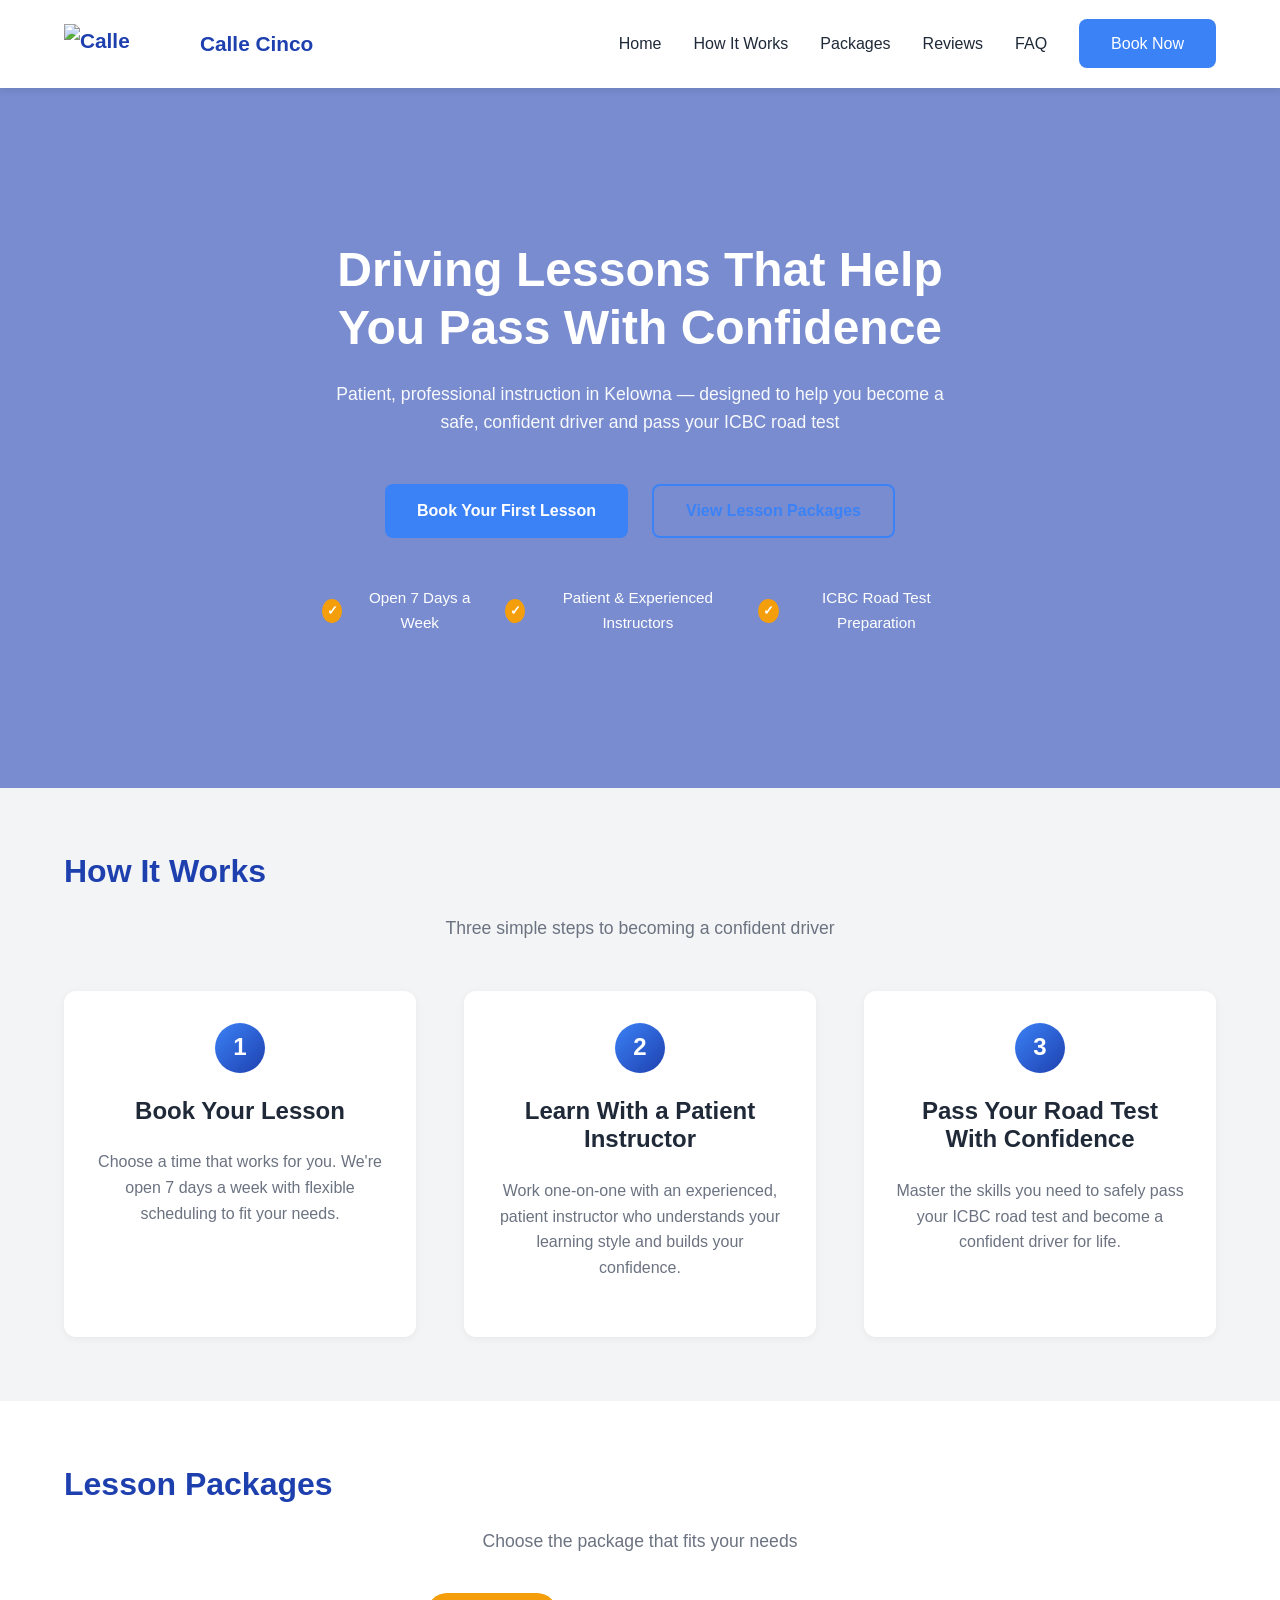
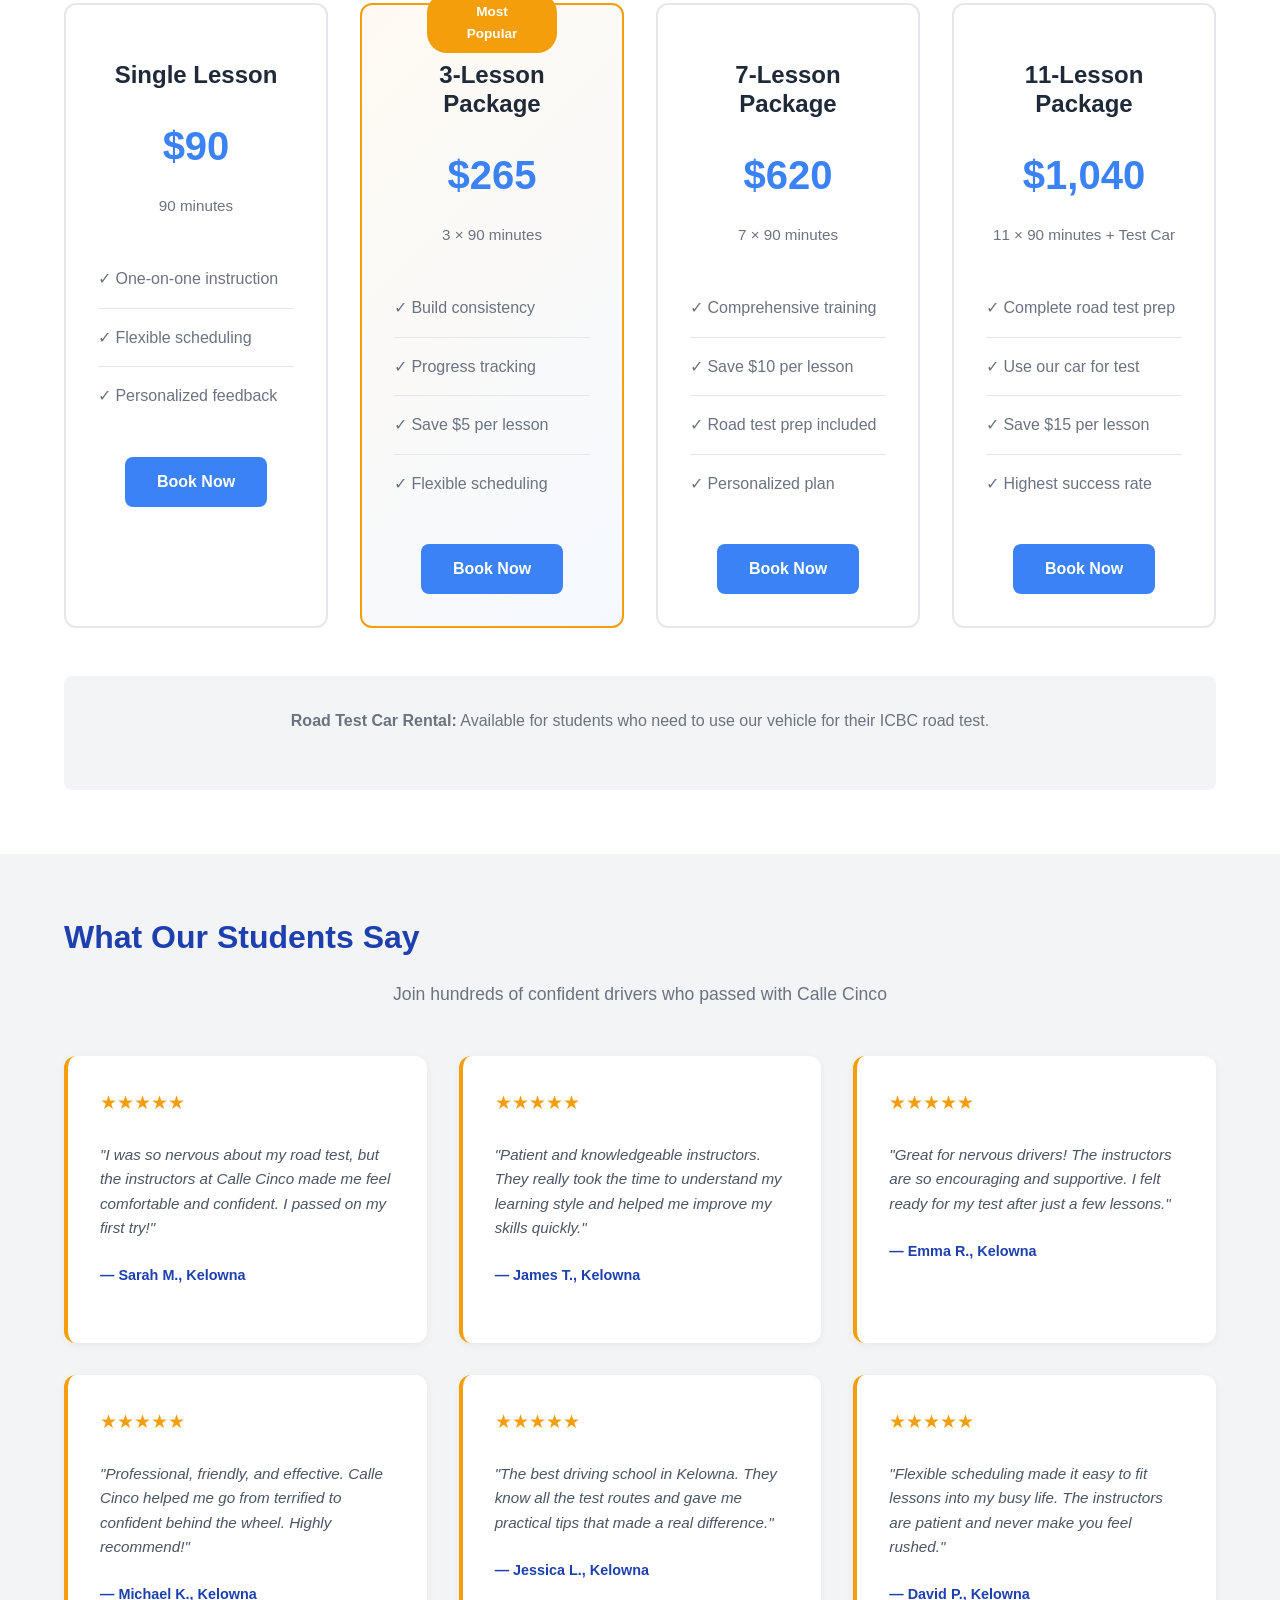
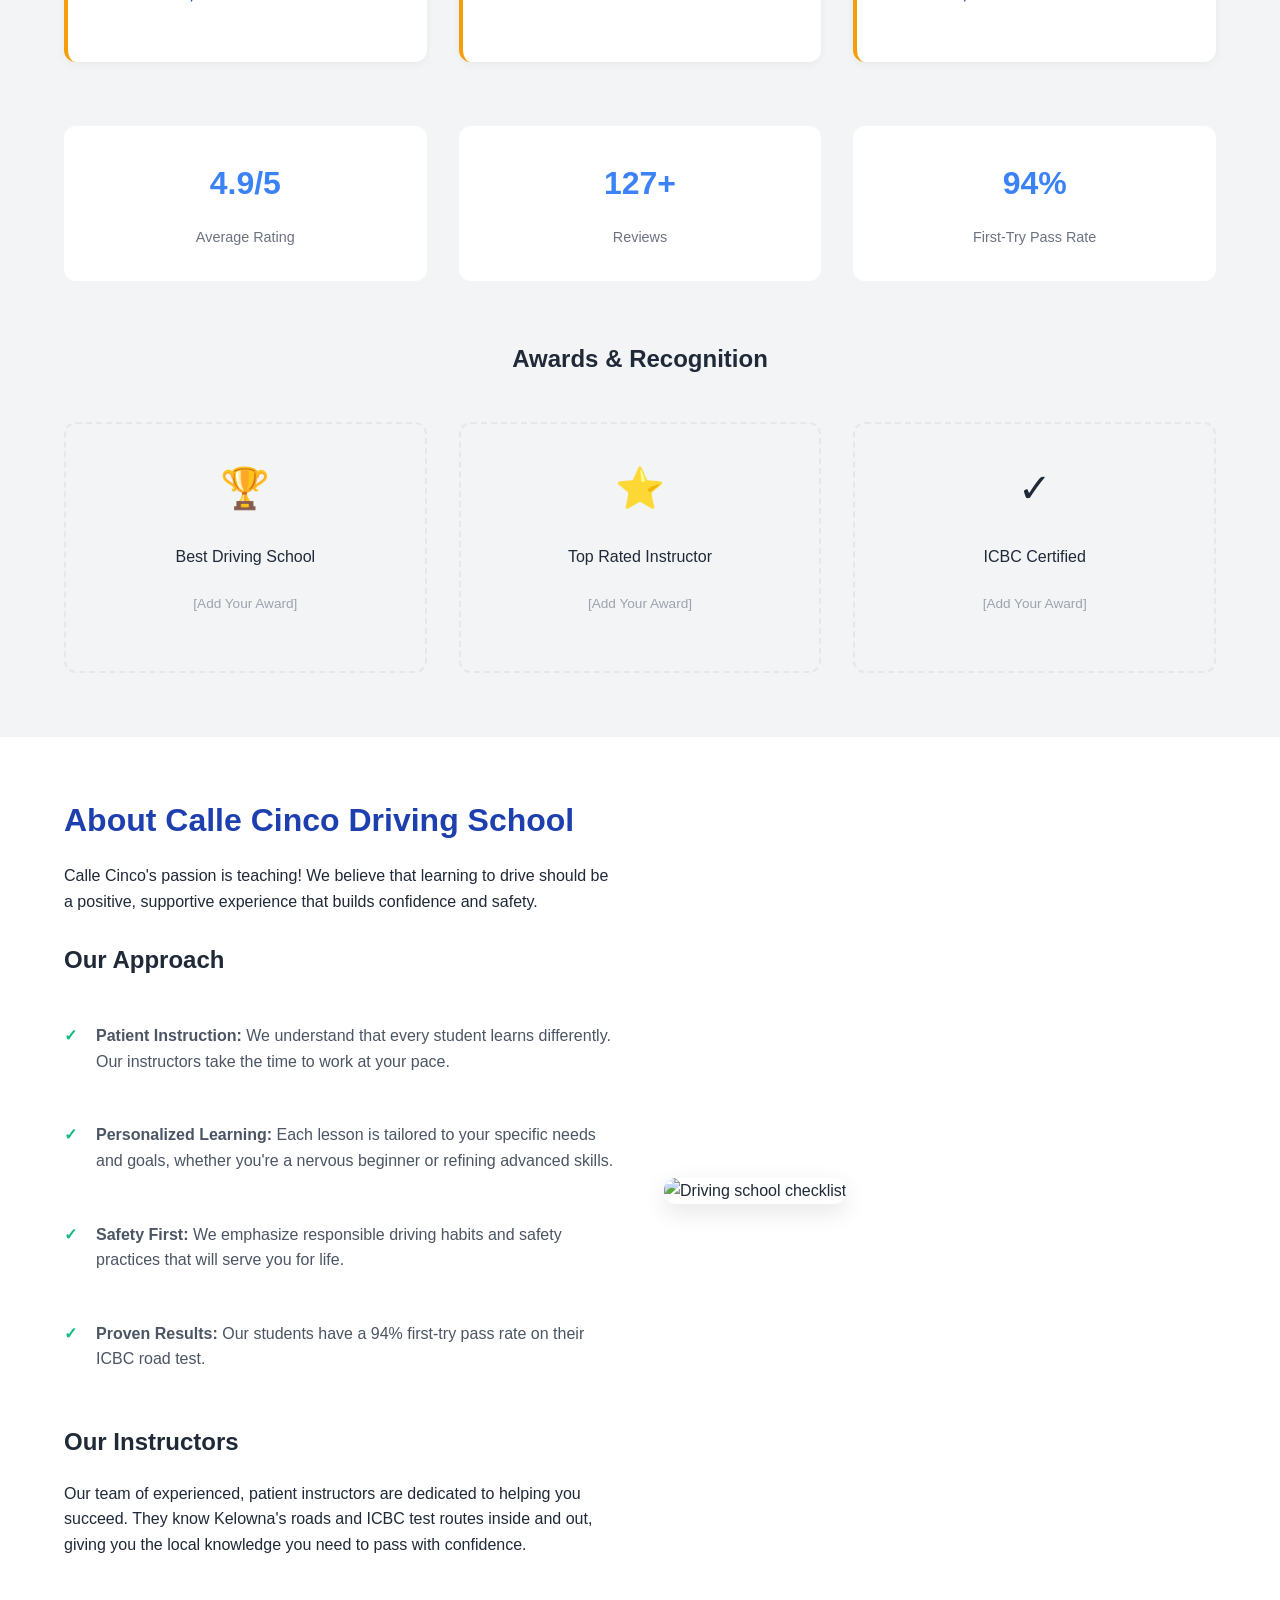
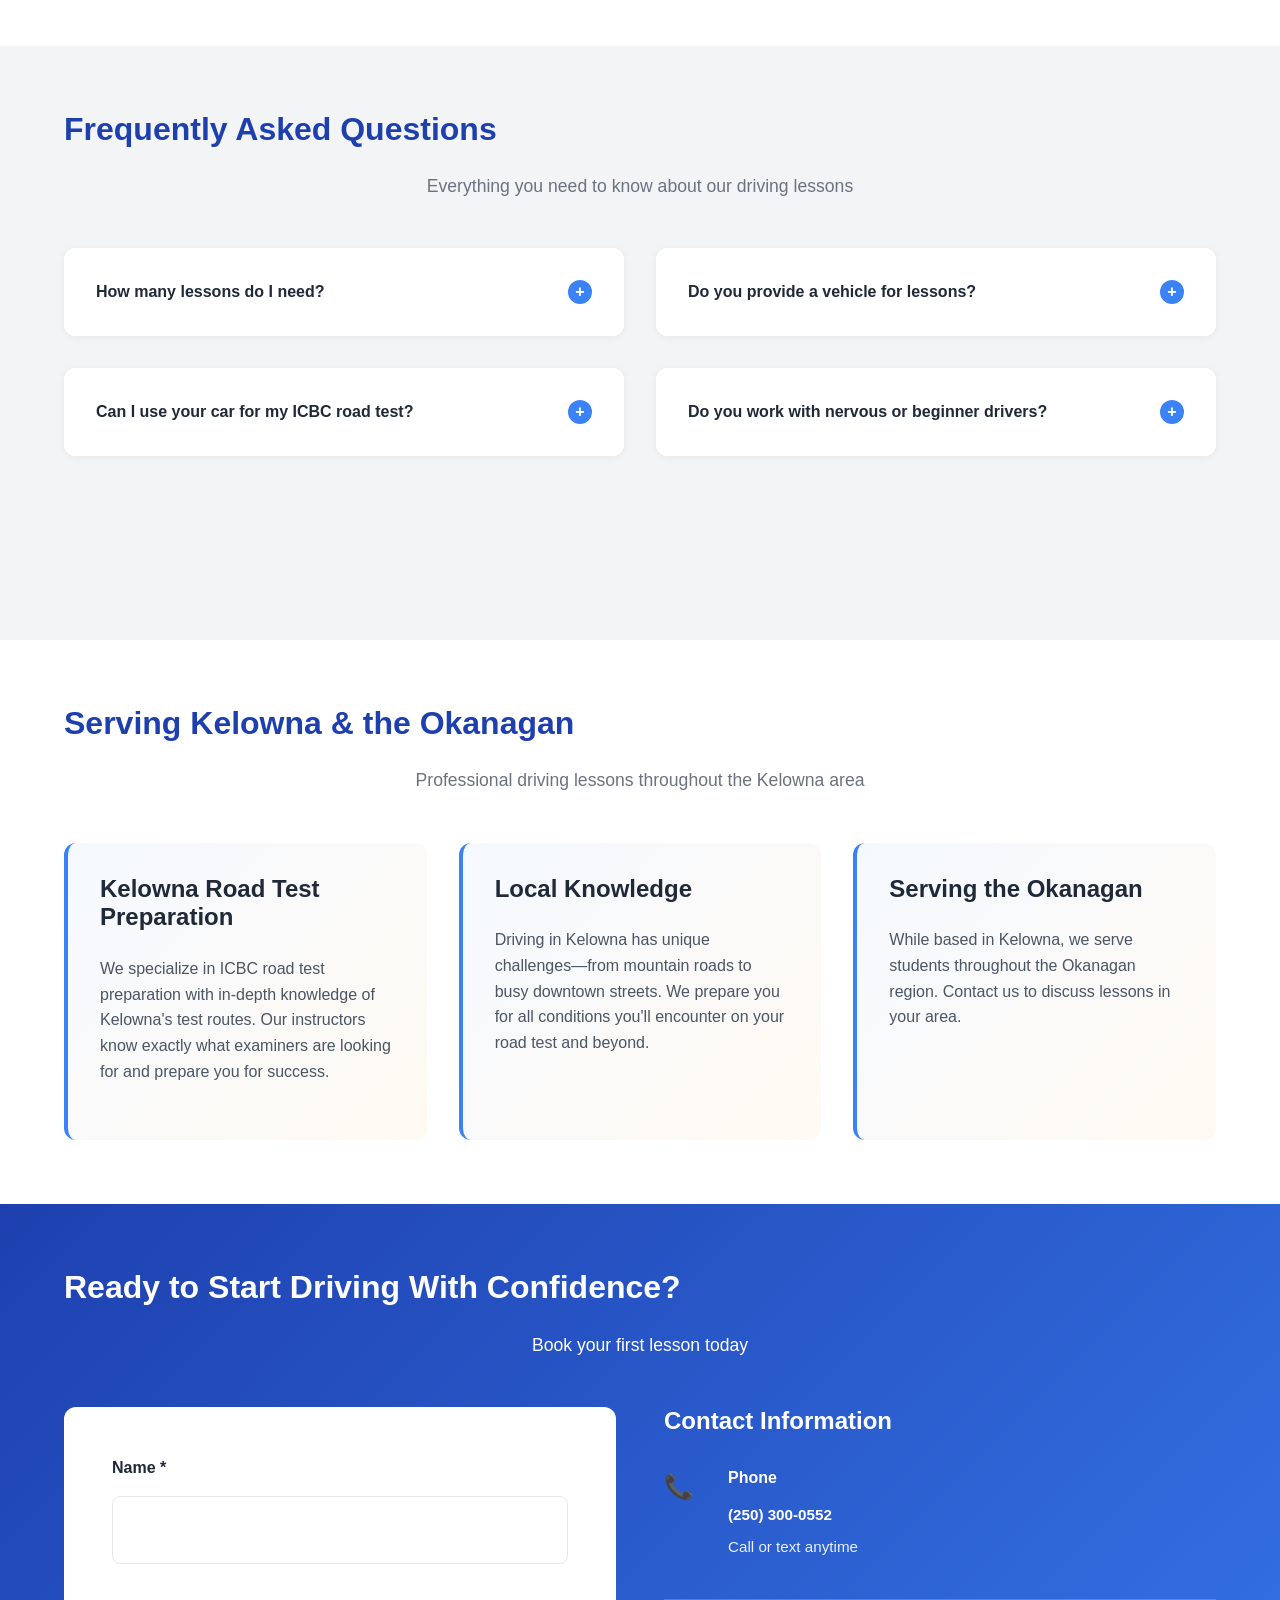
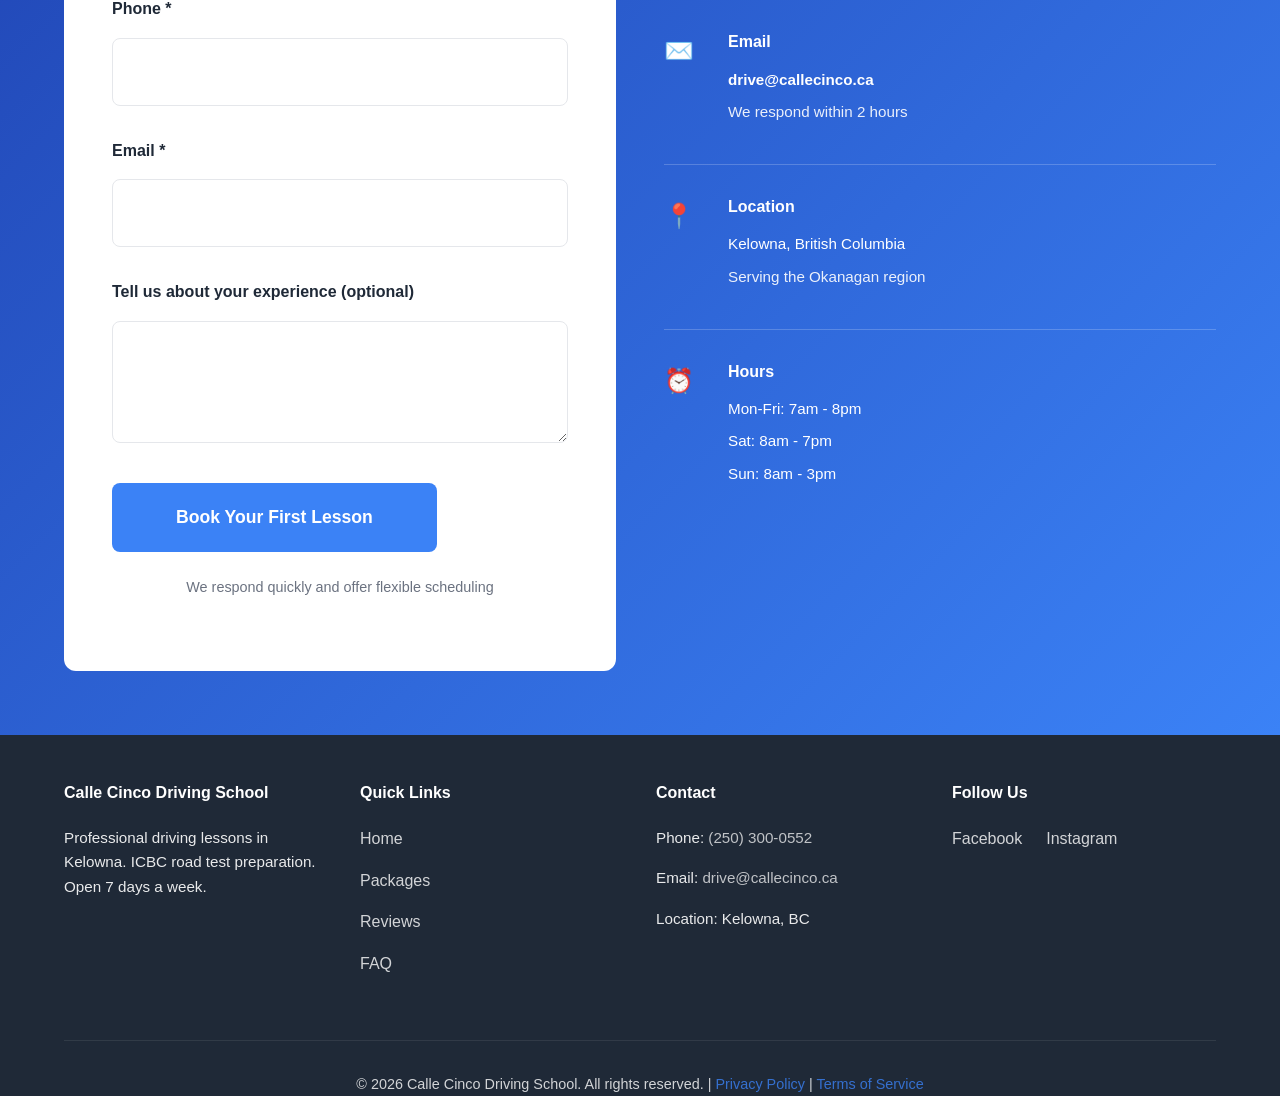
==== calle-cinco-website/index.html @ 236220f0 "instructors" ====
<!DOCTYPE html>
<html lang="en">
<head>
    <meta charset="UTF-8">
    <meta name="viewport" content="width=device-width, initial-scale=1.0">
    <meta name="description" content="Calle Cinco Driving School in Kelowna - Patient, professional driving lessons to help you pass your ICBC road test with confidence. Open 7 days a week.">
    <meta name="keywords" content="driving school Kelowna, driving lessons Kelowna, ICBC road test preparation, driving instructor Kelowna, learn to drive">
    <meta name="author" content="Calle Cinco Driving School">
    <meta name="robots" content="index, follow">
    
    <!-- Open Graph / Social Media -->
    <meta property="og:type" content="business.business">
    <meta property="og:url" content="https://callecinco.ca/">
    <meta property="og:title" content="Calle Cinco Driving School | Kelowna Driving Lessons">
    <meta property="og:description" content="Patient, professional driving instruction in Kelowna. ICBC road test preparation. Open 7 days a week.">
    <meta property="og:image" content="https://images.unsplash.com/photo-1449824913935-59a10b8d2000?w=1200&h=630&fit=crop">
    
    <!-- Local Business Schema -->
    <script type="application/ld+json">
    {
      "@context": "https://schema.org",
      "@type": "LocalBusiness",
      "name": "Calle Cinco Driving School",
      "image": "https://images.unsplash.com/photo-1449824913935-59a10b8d2000",
      "description": "Professional driving lessons and ICBC road test preparation in Kelowna, BC",
      "telephone": "(250) 300-0552",
      "email": "drive@callecinco.ca",
      "address": {
        "@type": "PostalAddress",
        "streetAddress": "Kelowna, BC",
        "addressLocality": "Kelowna",
        "addressRegion": "BC",
        "postalCode": "V1Y",
        "addressCountry": "CA"
      },
      "geo": {
        "@type": "GeoCoordinates",
        "latitude": "49.8844",
        "longitude": "-119.4960"
      },
      "openingHoursSpecification": [
        {
          "@type": "OpeningHoursSpecification",
          "dayOfWeek": ["Monday", "Tuesday", "Wednesday", "Thursday", "Friday"],
          "opens": "07:00",
          "closes": "20:00"
        },
        {
          "@type": "OpeningHoursSpecification",
          "dayOfWeek": "Saturday",
          "opens": "08:00",
          "closes": "19:00"
        },
        {
          "@type": "OpeningHoursSpecification",
          "dayOfWeek": "Sunday",
          "opens": "08:00",
          "closes": "15:00"
        }
      ],
      "priceRange": "$$",
      "sameAs": [
        "https://www.facebook.com/callecinco",
        "https://www.instagram.com/callecinco"
      ],
      "aggregateRating": {
        "@type": "AggregateRating",
        "ratingValue": "4.9",
        "ratingCount": "127"
      }
    }
    </script>

    <title>Calle Cinco Driving School | Kelowna Driving Lessons & ICBC Road Test Prep</title>
    <link rel="stylesheet" href="styles.css">
    <link rel="icon" type="image/x-icon" href="data:image/svg+xml,<svg xmlns='http://www.w3.org/2000/svg' viewBox='0 0 100 100'><circle cx='50' cy='50' r='45' fill='%23F59E0B'/><text x='50' y='65' font-size='60' font-weight='bold' text-anchor='middle' fill='%23000'>C5</text></svg>">
</head>
<body>
    <!-- Navigation -->
    <nav class="navbar">
        <div class="container">
            <div class="nav-wrapper">
                <div class="logo">
                    <img src="images/calle-cinco-logo.png" alt="Calle Cinco Logo" class="logo-img">
                    <span class="logo-text">Calle Cinco</span>
                </div>
                <ul class="nav-links">
                    <li><a href="#home">Home</a></li>
                    <li><a href="#how-it-works">How It Works</a></li>
                    <li><a href="#packages">Packages</a></li>
                    <li><a href="#reviews">Reviews</a></li>
                    <li><a href="#faq">FAQ</a></li>
                    <li><a href="#contact" class="cta-nav">Book Now</a></li>
                </ul>
                <button class="mobile-menu-btn" onclick="toggleMobileMenu()">☰</button>
            </div>
        </div>
    </nav>

    <!-- Mobile Menu -->
    <div class="mobile-menu" id="mobileMenu">
        <a href="#home">Home</a>
        <a href="#how-it-works">How It Works</a>
        <a href="#packages">Packages</a>
        <a href="#reviews">Reviews</a>
        <a href="#faq">FAQ</a>
        <a href="#contact" class="cta-mobile">Book Your Lesson</a>
    </div>

    <!-- Sticky Mobile CTA -->
    <div class="sticky-cta" onclick="scrollToBooking()">
        📞 Book Lesson
    </div>

    <!-- Hero Section -->
    <section id="home" class="hero">
        <div class="hero-background" style="background-image: url('images/open-road.jpg');">

            <div class="hero-overlay"></div>
        </div>
        <div class="hero-content">
            <h1>Driving Lessons That Help You Pass With Confidence</h1>
            <p class="hero-subtitle">Patient, professional instruction in Kelowna — designed to help you become a safe, confident driver and pass your ICBC road test</p>
            
            <div class="hero-ctas">
                <button class="btn btn-primary" onclick="scrollToBooking()">Book Your First Lesson</button>
                <button class="btn btn-secondary" onclick="document.getElementById('packages').scrollIntoView({behavior: 'smooth'})">View Lesson Packages</button>
            </div>

            <div class="trust-indicators">
                <div class="trust-item">
                    <span class="trust-icon">✓</span>
                    <span>Open 7 Days a Week</span>
                </div>
                <div class="trust-item">
                    <span class="trust-icon">✓</span>
                    <span>Patient & Experienced Instructors</span>
                </div>
                <div class="trust-item">
                    <span class="trust-icon">✓</span>
                    <span>ICBC Road Test Preparation</span>
                </div>
            </div>
        </div>
    </section>

    <!-- How It Works -->
    <section id="how-it-works" class="how-it-works">
        <div class="container">
            <h2>How It Works</h2>
            <p class="section-subtitle">Three simple steps to becoming a confident driver</p>
            
            <div class="steps-grid">
                <div class="step">
                    <div class="step-number">1</div>
                    <h3>Book Your Lesson</h3>
                    <p>Choose a time that works for you. We're open 7 days a week with flexible scheduling to fit your needs.</p>
                </div>
                <div class="step">
                    <div class="step-number">2</div>
                    <h3>Learn With a Patient Instructor</h3>
                    <p>Work one-on-one with an experienced, patient instructor who understands your learning style and builds your confidence.</p>
                </div>
                <div class="step">
                    <div class="step-number">3</div>
                    <h3>Pass Your Road Test With Confidence</h3>
                    <p>Master the skills you need to safely pass your ICBC road test and become a confident driver for life.</p>
                </div>
            </div>
        </div>
    </section>

    <!-- Lesson Packages -->
    <section id="packages" class="packages">
        <div class="container">
            <h2>Lesson Packages</h2>
            <p class="section-subtitle">Choose the package that fits your needs</p>
            
            <div class="packages-grid">
                <div class="package-card">
                    <h3>Single Lesson</h3>
                    <div class="price">$90</div>
                    <p class="duration">90 minutes</p>
                    <ul class="features">
                        <li>✓ One-on-one instruction</li>
                        <li>✓ Flexible scheduling</li>
                        <li>✓ Personalized feedback</li>
                    </ul>
                    <button class="btn btn-primary" onclick="scrollToBooking()">Book Now</button>
                </div>

                <div class="package-card featured">
                    <div class="badge">Most Popular</div>
                    <h3>3-Lesson Package</h3>
                    <div class="price">$265</div>
                    <p class="duration">3 × 90 minutes</p>
                    <ul class="features">
                        <li>✓ Build consistency</li>
                        <li>✓ Progress tracking</li>
                        <li>✓ Save $5 per lesson</li>
                        <li>✓ Flexible scheduling</li>
                    </ul>
                    <button class="btn btn-primary" onclick="scrollToBooking()">Book Now</button>
                </div>

                <div class="package-card">
                    <h3>7-Lesson Package</h3>
                    <div class="price">$620</div>
                    <p class="duration">7 × 90 minutes</p>
                    <ul class="features">
                        <li>✓ Comprehensive training</li>
                        <li>✓ Save $10 per lesson</li>
                        <li>✓ Road test prep included</li>
                        <li>✓ Personalized plan</li>
                    </ul>
                    <button class="btn btn-primary" onclick="scrollToBooking()">Book Now</button>
                </div>

                <div class="package-card">
                    <h3>11-Lesson Package</h3>
                    <div class="price">$1,040</div>
                    <p class="duration">11 × 90 minutes + Test Car</p>
                    <ul class="features">
                        <li>✓ Complete road test prep</li>
                        <li>✓ Use our car for test</li>
                        <li>✓ Save $15 per lesson</li>
                        <li>✓ Highest success rate</li>
                    </ul>
                    <button class="btn btn-primary" onclick="scrollToBooking()">Book Now</button>
                </div>
            </div>

            <div class="package-note">
                <p><strong>Road Test Car Rental:</strong> Available for students who need to use our vehicle for their ICBC road test.</p>
            </div>
        </div>
    </section>

    <!-- Reviews & Testimonials -->
    <section id="reviews" class="reviews">
        <div class="container">
            <h2>What Our Students Say</h2>
            <p class="section-subtitle">Join hundreds of confident drivers who passed with Calle Cinco</p>
            
            <div class="reviews-grid">
                <div class="review-card">
                    <div class="stars">★★★★★</div>
                    <p class="review-text">"I was so nervous about my road test, but the instructors at Calle Cinco made me feel comfortable and confident. I passed on my first try!"</p>
                    <p class="review-author">— Sarah M., Kelowna</p>
                </div>

                <div class="review-card">
                    <div class="stars">★★★★★</div>
                    <p class="review-text">"Patient and knowledgeable instructors. They really took the time to understand my learning style and helped me improve my skills quickly."</p>
                    <p class="review-author">— James T., Kelowna</p>
                </div>

                <div class="review-card">
                    <div class="stars">★★★★★</div>
                    <p class="review-text">"Great for nervous drivers! The instructors are so encouraging and supportive. I felt ready for my test after just a few lessons."</p>
                    <p class="review-author">— Emma R., Kelowna</p>
                </div>

                <div class="review-card">
                    <div class="stars">★★★★★</div>
                    <p class="review-text">"Professional, friendly, and effective. Calle Cinco helped me go from terrified to confident behind the wheel. Highly recommend!"</p>
                    <p class="review-author">— Michael K., Kelowna</p>
                </div>

                <div class="review-card">
                    <div class="stars">★★★★★</div>
                    <p class="review-text">"The best driving school in Kelowna. They know all the test routes and gave me practical tips that made a real difference."</p>
                    <p class="review-author">— Jessica L., Kelowna</p>
                </div>

                <div class="review-card">
                    <div class="stars">★★★★★</div>
                    <p class="review-text">"Flexible scheduling made it easy to fit lessons into my busy life. The instructors are patient and never make you feel rushed."</p>
                    <p class="review-author">— David P., Kelowna</p>
                </div>
            </div>

            <div class="review-stats">
                <div class="stat">
                    <div class="stat-number">4.9/5</div>
                    <div class="stat-label">Average Rating</div>
                </div>
                <div class="stat">
                    <div class="stat-number">127+</div>
                    <div class="stat-label">Reviews</div>
                </div>
                <div class="stat">
                    <div class="stat-number">94%</div>
                    <div class="stat-label">First-Try Pass Rate</div>
                </div>
            </div>

            <div class="awards-section">
                <h3>Awards & Recognition</h3>
                <div class="awards-grid">
                    <div class="award-placeholder">
                        <div class="award-icon">🏆</div>
                        <p>Best Driving School</p>
                        <p class="award-year">[Add Your Award]</p>
                    </div>
                    <div class="award-placeholder">
                        <div class="award-icon">⭐</div>
                        <p>Top Rated Instructor</p>
                        <p class="award-year">[Add Your Award]</p>
                    </div>
                    <div class="award-placeholder">
                        <div class="award-icon">✓</div>
                        <p>ICBC Certified</p>
                        <p class="award-year">[Add Your Award]</p>
                    </div>
                </div>
            </div>
        </div>
    </section>

    <!-- About Section -->
    <section id="about" class="about">
        <div class="container">
            <div class="about-content">
                <div class="about-text">
                    <h2>About Calle Cinco Driving School</h2>
                    <p>Calle Cinco's passion is teaching! We believe that learning to drive should be a positive, supportive experience that builds confidence and safety.</p>
                    
                    <h3>Our Approach</h3>
                    <ul class="about-list">
                        <li><strong>Patient Instruction:</strong> We understand that every student learns differently. Our instructors take the time to work at your pace.</li>
                        <li><strong>Personalized Learning:</strong> Each lesson is tailored to your specific needs and goals, whether you're a nervous beginner or refining advanced skills.</li>
                        <li><strong>Safety First:</strong> We emphasize responsible driving habits and safety practices that will serve you for life.</li>
                        <li><strong>Proven Results:</strong> Our students have a 94% first-try pass rate on their ICBC road test.</li>
                    </ul>

                    <h3>Our Instructors</h3>
                    <p>Our team of experienced, patient instructors are dedicated to helping you succeed. They know Kelowna's roads and ICBC test routes inside and out, giving you the local knowledge you need to pass with confidence.</p>
                </div>
                <div class="about-image">
                    <img src="images/checklist.jpg" alt="Driving school checklist">
                </div>
            </div>
        </div>
    </section>

    <!-- FAQ Section -->
    <section id="faq" class="faq">
        <div class="container">
            <h2>Frequently Asked Questions</h2>
            <p class="section-subtitle">Everything you need to know about our driving lessons</p>
            
            <div class="faq-grid">
                <div class="faq-item">
                    <button class="faq-question" onclick="toggleFaq(this)">
                        <span>How many lessons do I need?</span>
                        <span class="faq-toggle">+</span>
                    </button>
                    <div class="faq-answer">
                        <p>Most students need between 5-15 lessons depending on their experience level and comfort with driving. We recommend starting with a 3-lesson package to assess your needs, then adjusting from there. Our instructors will provide personalized recommendations based on your progress.</p>
                    </div>
                </div>

                <div class="faq-item">
                    <button class="faq-question" onclick="toggleFaq(this)">
                        <span>Do you provide a vehicle for lessons?</span>
                        <span class="faq-toggle">+</span>
                    </button>
                    <div class="faq-answer">
                        <p>Yes! We provide a fully equipped dual-control vehicle for all lessons. This means you can focus on learning without worrying about insurance or vehicle issues. Our cars are well-maintained and equipped with the latest safety features.</p>
                    </div>
                </div>

                <div class="faq-item">
                    <button class="faq-question" onclick="toggleFaq(this)">
                        <span>Can I use your car for my ICBC road test?</span>
                        <span class="faq-toggle">+</span>
                    </button>
                    <div class="faq-answer">
                        <p>Absolutely! Our 11-lesson package includes the use of our vehicle for your ICBC road test. We also offer road test car rental for students who have completed their lessons with us. This gives you the advantage of practicing in the exact vehicle you'll be tested in.</p>
                    </div>
                </div>

                <div class="faq-item">
                    <button class="faq-question" onclick="toggleFaq(this)">
                        <span>Do you work with nervous or beginner drivers?</span>
                        <span class="faq-toggle">+</span>
                    </button>
                    <div class="faq-answer">
                        <p>Yes! We specialize in working with nervous and beginner drivers. Our instructors are patient and understanding, and we create a supportive environment where you can learn at your own pace. Many of our students come to us feeling anxious, and they leave feeling confident and ready for their road test.</p>
                    </div>
                </div>

                <div class="faq-item">
                    <button class="faq-question" onclick="toggleFaq(this)">
                        <span>What is your cancellation policy?</span>
                        <span class="faq-toggle">+</span>
                    </button>
                    <div class="faq-answer">
                        <p>We ask for 24 hours notice for cancellations or rescheduling. If you need to cancel with less notice, we may charge a cancellation fee. We're flexible and understand that life happens, so please contact us as soon as possible if you need to reschedule.</p>
                    </div>
                </div>

                <div class="faq-item">
                    <button class="faq-question" onclick="toggleFaq(this)">
                        <span>Are you open on weekends?</span>
                        <span class="faq-toggle">+</span>
                    </button>
                    <div class="faq-answer">
                        <p>Yes! We're open 7 days a week to fit your schedule. Saturday: 8am-7pm, Sunday: 8am-3pm, and Monday-Friday: 7am-8pm. We also offer flexible scheduling, so you can book lessons at times that work best for you.</p>
                    </div>
                </div>
            </div>
        </div>
    </section>

    <!-- Local SEO Section -->
    <section class="local-seo">
        <div class="container">
            <h2>Serving Kelowna & the Okanagan</h2>
            <p class="section-subtitle">Professional driving lessons throughout the Kelowna area</p>
            
            <div class="local-content">
                <div class="local-item">
                    <h3>Kelowna Road Test Preparation</h3>
                    <p>We specialize in ICBC road test preparation with in-depth knowledge of Kelowna's test routes. Our instructors know exactly what examiners are looking for and prepare you for success.</p>
                </div>
                <div class="local-item">
                    <h3>Local Knowledge</h3>
                    <p>Driving in Kelowna has unique challenges—from mountain roads to busy downtown streets. We prepare you for all conditions you'll encounter on your road test and beyond.</p>
                </div>
                <div class="local-item">
                    <h3>Serving the Okanagan</h3>
                    <p>While based in Kelowna, we serve students throughout the Okanagan region. Contact us to discuss lessons in your area.</p>
                </div>
            </div>
        </div>
    </section>

    <!-- Booking Section -->
    <section id="contact" class="booking">
        <div class="container">
            <h2>Ready to Start Driving With Confidence?</h2>
            <p class="section-subtitle">Book your first lesson today</p>
            
            <div class="booking-wrapper">
                <div class="booking-form">
                    <form id="bookingForm" onsubmit="handleFormSubmit(event)">
                        <div class="form-group">
                            <label for="name">Name *</label>
                            <input type="text" id="name" name="name" required>
                        </div>

                        <div class="form-group">
                            <label for="phone">Phone *</label>
                            <input type="tel" id="phone" name="phone" required>
                        </div>

                        <div class="form-group">
                            <label for="email">Email *</label>
                            <input type="email" id="email" name="email" required>
                        </div>

                        <div class="form-group">
                            <label for="message">Tell us about your experience (optional)</label>
                            <textarea id="message" name="message" rows="4"></textarea>
                        </div>

                        <button type="submit" class="btn btn-primary btn-large">Book Your First Lesson</button>
                        <p class="form-note">We respond quickly and offer flexible scheduling</p>
                    </form>
                </div>

                <div class="booking-info">
                    <h3>Contact Information</h3>
                    
                    <div class="contact-item">
                        <div class="contact-icon">📞</div>
                        <div>
                            <h4>Phone</h4>
                            <p><a href="tel:+12503000552">(250) 300-0552</a></p>
                            <p class="contact-note">Call or text anytime</p>
                        </div>
                    </div>

                    <div class="contact-item">
                        <div class="contact-icon">✉️</div>
                        <div>
                            <h4>Email</h4>
                            <p><a href="mailto:drive@callecinco.ca">drive@callecinco.ca</a></p>
                            <p class="contact-note">We respond within 2 hours</p>
                        </div>
                    </div>

                    <div class="contact-item">
                        <div class="contact-icon">📍</div>
                        <div>
                            <h4>Location</h4>
                            <p>Kelowna, British Columbia</p>
                            <p class="contact-note">Serving the Okanagan region</p>
                        </div>
                    </div>

                    <div class="contact-item">
                        <div class="contact-icon">⏰</div>
                        <div>
                            <h4>Hours</h4>
                            <p>Mon-Fri: 7am - 8pm</p>
                            <p>Sat: 8am - 7pm</p>
                            <p>Sun: 8am - 3pm</p>
                        </div>
                    </div>
                </div>
            </div>
        </div>
    </section>

    <!-- Footer -->
    <footer class="footer">
        <div class="container">
            <div class="footer-content">
                <div class="footer-section">
                    <h4>Calle Cinco Driving School</h4>
                    <p>Professional driving lessons in Kelowna. ICBC road test preparation. Open 7 days a week.</p>
                </div>

                <div class="footer-section">
                    <h4>Quick Links</h4>
                    <ul>
                        <li><a href="#home">Home</a></li>
                        <li><a href="#packages">Packages</a></li>
                        <li><a href="#reviews">Reviews</a></li>
                        <li><a href="#faq">FAQ</a></li>
                    </ul>
                </div>

                <div class="footer-section">
                    <h4>Contact</h4>
                    <p>Phone: <a href="tel:+12503000552">(250) 300-0552</a></p>
                    <p>Email: <a href="mailto:drive@callecinco.ca">drive@callecinco.ca</a></p>
                    <p>Location: Kelowna, BC</p>
                </div>

                <div class="footer-section">
                    <h4>Follow Us</h4>
                    <div class="social-links">
                        <a href="https://facebook.com/callecinco" target="_blank">Facebook</a>
                        <a href="https://instagram.com/callecinco" target="_blank">Instagram</a>
                    </div>
                </div>
            </div>

            <div class="footer-bottom">
                <p>&copy; 2026 Calle Cinco Driving School. All rights reserved. | <a href="#">Privacy Policy</a> | <a href="#">Terms of Service</a></p>
            </div>
        </div>
    </footer>

    <script src="script.js"></script>
</body>
</html>
---- calle-cinco-website/styles.css ----
/* ============================================
   CALLE CINCO DRIVING SCHOOL - STYLESHEET
   Mobile-first, responsive design
   Color scheme: Blue + White + Orange accents
   ============================================ */

/* Root Variables */
:root {
    --primary-blue: #1e40af;
    --light-blue: #3b82f6;
    --accent-orange: #f59e0b;
    --dark-gray: #1f2937;
    --light-gray: #f3f4f6;
    --border-gray: #e5e7eb;
    --white: #ffffff;
    --success-green: #10b981;
    
    --font-sans: -apple-system, BlinkMacSystemFont, 'Segoe UI', Roboto, 'Helvetica Neue', Arial, sans-serif;
    --font-size-base: 16px;
    --line-height-base: 1.6;
    
    --spacing-xs: 0.5rem;
    --spacing-sm: 1rem;
    --spacing-md: 1.5rem;
    --spacing-lg: 2rem;
    --spacing-xl: 3rem;
    --spacing-2xl: 4rem;
    
    --border-radius: 8px;
    --border-radius-lg: 12px;
    --transition: all 0.3s ease;
}

/* ============================================
   GLOBAL STYLES
   ============================================ */

* {
    margin: 0;
    padding: 0;
    box-sizing: border-box;
}

html {
    scroll-behavior: smooth;
}

body {
    font-family: var(--font-sans);
    font-size: var(--font-size-base);
    line-height: var(--line-height-base);
    color: var(--dark-gray);
    background-color: var(--white);
}

.container {
    max-width: 1200px;
    margin: 0 auto;
    padding: 0 var(--spacing-md);
}

/* Typography */
h1, h2, h3, h4, h5, h6 {
    font-weight: 700;
    line-height: 1.2;
    margin-bottom: var(--spacing-md);
}

h1 {
    font-size: 2.5rem;
}

h2 {
    font-size: 2rem;
    color: var(--primary-blue);
}

h3 {
    font-size: 1.5rem;
    color: var(--dark-gray);
}

p {
    margin-bottom: var(--spacing-md);
}

a {
    color: var(--light-blue);
    text-decoration: none;
    transition: var(--transition);
}

a:hover {
    color: var(--primary-blue);
}

/* Buttons */
.btn {
    display: inline-block;
    padding: var(--spacing-sm) var(--spacing-lg);
    border: none;
    border-radius: var(--border-radius);
    font-size: 1rem;
    font-weight: 600;
    cursor: pointer;
    transition: var(--transition);
    text-align: center;
    text-decoration: none;
    white-space: nowrap;
}

.btn-primary {
    background-color: var(--light-blue);
    color: var(--white);
}

.btn-primary:hover {
    background-color: var(--primary-blue);
    transform: translateY(-2px);
    box-shadow: 0 4px 12px rgba(30, 64, 175, 0.3);
}

.btn-secondary {
    background-color: transparent;
    color: var(--light-blue);
    border: 2px solid var(--light-blue);
}

.btn-secondary:hover {
    background-color: var(--light-blue);
    color: var(--white);
}

.btn-large {
    padding: var(--spacing-md) var(--spacing-2xl);
    font-size: 1.1rem;
}

/* Section Styling */
section {
    padding: var(--spacing-2xl) 0;
}

.section-subtitle {
    font-size: 1.1rem;
    color: #6b7280;
    margin-bottom: var(--spacing-xl);
    text-align: center;
}

/* ============================================
   NAVIGATION
   ============================================ */

.navbar {
    background-color: var(--white);
    box-shadow: 0 2px 8px rgba(0, 0, 0, 0.1);
    position: sticky;
    top: 0;
    z-index: 100;
}

.nav-wrapper {
    display: flex;
    justify-content: space-between;
    align-items: center;
    padding: var(--spacing-md) 0;
}

.logo {
    display: flex;
    align-items: center;
    gap: var(--spacing-sm);
    font-weight: 700;
    font-size: 1.3rem;
    color: var(--primary-blue);
}

.logo-icon {
    width: 40px;
    height: 40px;
    background-color: var(--accent-orange);
    color: var(--white);
    border-radius: 50%;
    display: flex;
    align-items: center;
    justify-content: center;
    font-weight: 700;
}

.logo-img {
    height: 40px;
    width: auto;
    max-width: 120px;
}

.nav-links {
    display: none;
    list-style: none;
    gap: var(--spacing-lg);
}

.nav-links a {
    color: var(--dark-gray);
    font-weight: 500;
    transition: var(--transition);
}

.nav-links a:hover {
    color: var(--light-blue);
}

.cta-nav {
    background-color: var(--light-blue);
    color: var(--white) !important;
    padding: var(--spacing-sm) var(--spacing-lg);
    border-radius: var(--border-radius);
}

.cta-nav:hover {
    background-color: var(--primary-blue);
}

.mobile-menu-btn {
    background: none;
    border: none;
    font-size: 1.5rem;
    cursor: pointer;
    color: var(--dark-gray);
}

.mobile-menu {
    display: none;
    flex-direction: column;
    gap: var(--spacing-sm);
    padding: var(--spacing-md);
    background-color: var(--light-gray);
    border-top: 1px solid var(--border-gray);
}

.mobile-menu a {
    color: var(--dark-gray);
    font-weight: 500;
    padding: var(--spacing-sm);
}

.cta-mobile {
    background-color: var(--light-blue);
    color: var(--white) !important;
    border-radius: var(--border-radius);
    text-align: center;
}

/* Responsive Navigation */
@media (min-width: 768px) {
    .nav-links {
        display: flex;
    }
    
    .mobile-menu-btn {
        display: none;
    }
    
    .mobile-menu {
        display: none !important;
    }
}

/* ============================================
   STICKY MOBILE CTA
   ============================================ */

.sticky-cta {
    display: none;
    position: fixed;
    bottom: 20px;
    right: 20px;
    background-color: var(--accent-orange);
    color: var(--white);
    padding: var(--spacing-md) var(--spacing-lg);
    border-radius: 50px;
    font-weight: 600;
    cursor: pointer;
    box-shadow: 0 4px 12px rgba(245, 158, 11, 0.4);
    z-index: 50;
    transition: var(--transition);
}

.sticky-cta:hover {
    transform: scale(1.05);
    box-shadow: 0 6px 16px rgba(245, 158, 11, 0.5);
}

@media (max-width: 768px) {
    .sticky-cta {
        display: block;
    }
}

/* ============================================
   HERO SECTION
   ============================================ */

.hero {
    position: relative;
    min-height: 600px;
    display: flex;
    align-items: center;
    justify-content: center;
    overflow: hidden;
}

.hero-background {
    position: absolute;
    top: 0;
    left: 0;
    width: 100%;
    height: 100%;
    background-size: cover;
    background-position: center;
    z-index: 1;
}

.hero-overlay {
    position: absolute;
    top: 0;
    left: 0;
    width: 100%;
    height: 100%;
    background: rgba(30, 64, 175, 0.6);
    z-index: 2;
}

.hero-content {
    position: relative;
    z-index: 3;
    text-align: center;
    color: var(--white);
    max-width: 700px;
    padding: var(--spacing-lg);
}

.hero-content h1 {
    font-size: 2rem;
    margin-bottom: var(--spacing-md);
    color: var(--white);
}

.hero-subtitle {
    font-size: 1.1rem;
    margin-bottom: var(--spacing-xl);
    color: rgba(255, 255, 255, 0.95);
}

.hero-ctas {
    display: flex;
    flex-direction: column;
    gap: var(--spacing-md);
    margin-bottom: var(--spacing-xl);
}

.trust-indicators {
    display: flex;
    flex-direction: column;
    gap: var(--spacing-md);
    margin-top: var(--spacing-xl);
}

.trust-item {
    display: flex;
    align-items: center;
    gap: var(--spacing-sm);
    font-weight: 500;
    font-size: 0.95rem;
}

.trust-icon {
    display: inline-flex;
    align-items: center;
    justify-content: center;
    width: 24px;
    height: 24px;
    background-color: var(--accent-orange);
    border-radius: 50%;
    font-weight: 700;
    font-size: 0.8rem;
}

@media (min-width: 768px) {
    .hero {
        min-height: 700px;
    }
    
    .hero-content h1 {
        font-size: 3rem;
    }
    
    .hero-ctas {
        flex-direction: row;
        justify-content: center;
    }
    
    .trust-indicators {
        flex-direction: row;
        justify-content: center;
    }
}

/* ============================================
   HOW IT WORKS SECTION
   ============================================ */

.how-it-works {
    background-color: var(--light-gray);
}

.steps-grid {
    display: grid;
    grid-template-columns: 1fr;
    gap: var(--spacing-xl);
    margin-top: var(--spacing-xl);
}

.step {
    background-color: var(--white);
    padding: var(--spacing-lg);
    border-radius: var(--border-radius-lg);
    text-align: center;
    box-shadow: 0 2px 8px rgba(0, 0, 0, 0.05);
    transition: all 0.6s ease;
}

.step:hover {
    box-shadow: 0 16px 32px rgba(30, 64, 175, 0.2);
    transform: translateY(-8px);
}

.step-number {
    display: inline-flex;
    align-items: center;
    justify-content: center;
    width: 50px;
    height: 50px;
    background: linear-gradient(135deg, var(--light-blue), var(--primary-blue));
    color: var(--white);
    border-radius: 50%;
    font-size: 1.5rem;
    font-weight: 700;
    margin-bottom: var(--spacing-md);
}

.step h3 {
    margin-bottom: var(--spacing-md);
}

.step p {
    color: #6b7280;
}

@media (min-width: 768px) {
    .steps-grid {
        grid-template-columns: repeat(3, 1fr);
    }
}

/* ============================================
   PACKAGES SECTION
   ============================================ */

.packages {
    background-color: var(--white);
}

.packages-grid {
    display: grid;
    grid-template-columns: 1fr;
    gap: var(--spacing-lg);
    margin-top: var(--spacing-xl);
}

.package-card {
    background-color: var(--white);
    border: 2px solid var(--border-gray);
    border-radius: var(--border-radius-lg);
    padding: var(--spacing-lg);
    text-align: center;
    transition: all 0.6s ease;
    position: relative;
}

.package-card:hover {
    border-color: var(--light-blue);
    box-shadow: 0 20px 40px rgba(59, 130, 246, 0.25);
    transform: translateY(-8px);
}

.package-card.featured {
    border-color: var(--accent-orange);
    background: linear-gradient(135deg, rgba(245, 158, 11, 0.05), rgba(59, 130, 246, 0.05));
    transform: scale(1.05);
}

.badge {
    position: absolute;
    top: -12px;
    left: 50%;
    transform: translateX(-50%);
    background-color: var(--accent-orange);
    color: var(--white);
    padding: var(--spacing-xs) var(--spacing-md);
    border-radius: 20px;
    font-size: 0.85rem;
    font-weight: 600;
}

.package-card h3 {
    margin-top: var(--spacing-md);
    margin-bottom: var(--spacing-md);
}

.price {
    font-size: 2.5rem;
    font-weight: 700;
    color: var(--light-blue);
    margin-bottom: var(--spacing-sm);
}

.duration {
    color: #6b7280;
    font-size: 0.95rem;
    margin-bottom: var(--spacing-lg);
}

.features {
    list-style: none;
    margin-bottom: var(--spacing-lg);
    text-align: left;
}

.features li {
    padding: var(--spacing-sm) 0;
    color: #6b7280;
    border-bottom: 1px solid var(--border-gray);
}

.features li:last-child {
    border-bottom: none;
}

.package-note {
    background-color: var(--light-gray);
    padding: var(--spacing-lg);
    border-radius: var(--border-radius);
    margin-top: var(--spacing-xl);
    text-align: center;
    color: #6b7280;
}

@media (min-width: 768px) {
    .packages-grid {
        grid-template-columns: repeat(2, 1fr);
    }
    
    .package-card.featured {
        grid-column: 1 / -1;
        max-width: 500px;
        margin: 0 auto;
    }
}

@media (min-width: 1024px) {
    .packages-grid {
        grid-template-columns: repeat(4, 1fr);
    }
    
    .package-card.featured {
        grid-column: auto;
        max-width: none;
    }
}

/* ============================================
   REVIEWS SECTION
   ============================================ */

.reviews {
    background-color: var(--light-gray);
}

.reviews-grid {
    display: grid;
    grid-template-columns: 1fr;
    gap: var(--spacing-lg);
    margin-top: var(--spacing-xl);
}

.review-card {
    background-color: var(--white);
    padding: var(--spacing-lg);
    border-radius: var(--border-radius-lg);
    border-left: 4px solid var(--accent-orange);
    box-shadow: 0 2px 8px rgba(0, 0, 0, 0.05);
}

.stars {
    color: var(--accent-orange);
    font-size: 1.2rem;
    margin-bottom: var(--spacing-md);
}

.review-text {
    font-size: 0.95rem;
    color: #4b5563;
    margin-bottom: var(--spacing-md);
    font-style: italic;
}

.review-author {
    font-weight: 600;
    color: var(--primary-blue);
    font-size: 0.9rem;
}

@media (min-width: 768px) {
    .reviews-grid {
        grid-template-columns: repeat(2, 1fr);
    }
}

@media (min-width: 1024px) {
    .reviews-grid {
        grid-template-columns: repeat(3, 1fr);
    }
}

/* Review Stats */
.review-stats {
    display: grid;
    grid-template-columns: repeat(3, 1fr);
    gap: var(--spacing-lg);
    margin-top: var(--spacing-2xl);
    text-align: center;
}

.stat {
    background-color: var(--white);
    padding: var(--spacing-lg);
    border-radius: var(--border-radius-lg);
}

.stat-number {
    font-size: 2rem;
    font-weight: 700;
    color: var(--light-blue);
    margin-bottom: var(--spacing-sm);
}

.stat-label {
    color: #6b7280;
    font-size: 0.9rem;
}

/* Awards Section */
.awards-section {
    margin-top: var(--spacing-2xl);
    text-align: center;
}

.awards-section h3 {
    margin-bottom: var(--spacing-xl);
}

.awards-grid {
    display: grid;
    grid-template-columns: 1fr;
    gap: var(--spacing-lg);
}

.award-placeholder {
    background-color: var(--light-gray);
    padding: var(--spacing-lg);
    border-radius: var(--border-radius-lg);
    border: 2px dashed var(--border-gray);
}

.award-icon {
    font-size: 2.5rem;
    margin-bottom: var(--spacing-md);
}

.award-year {
    color: #9ca3af;
    font-size: 0.85rem;
}

@media (min-width: 768px) {
    .awards-grid {
        grid-template-columns: repeat(3, 1fr);
    }
}

/* ============================================
   ABOUT SECTION
   ============================================ */

.about {
    background-color: var(--white);
}

.about-content {
    display: grid;
    grid-template-columns: 1fr;
    gap: var(--spacing-xl);
    align-items: center;
}

.about-text h3 {
    margin-top: var(--spacing-lg);
    margin-bottom: var(--spacing-md);
}

.about-list {
    list-style: none;
    margin-bottom: var(--spacing-lg);
}

.about-list li {
    padding: var(--spacing-md) 0;
    padding-left: var(--spacing-lg);
    position: relative;
    color: #4b5563;
}

.about-list li:before {
    content: "✓";
    position: absolute;
    left: 0;
    color: var(--success-green);
    font-weight: 700;
}

.about-image img {
    width: 100%;
    border-radius: var(--border-radius-lg);
    box-shadow: 0 8px 24px rgba(0, 0, 0, 0.1);
}

@media (min-width: 768px) {
    .about-content {
        grid-template-columns: 1fr 1fr;
    }
}

/* ============================================
   FAQ SECTION
   ============================================ */

.faq {
    background-color: var(--light-gray);
}

.faq-grid {
    display: grid;
    grid-template-columns: 1fr;
    gap: var(--spacing-lg);
    margin-top: var(--spacing-xl);
}

.faq-item {
    background-color: var(--white);
    border-radius: var(--border-radius-lg);
    overflow: hidden;
    box-shadow: 0 2px 8px rgba(0, 0, 0, 0.05);
}

.faq-question {
    width: 100%;
    padding: var(--spacing-lg);
    background-color: var(--white);
    border: none;
    cursor: pointer;
    display: flex;
    justify-content: space-between;
    align-items: center;
    font-size: 1rem;
    font-weight: 600;
    color: var(--dark-gray);
    transition: var(--transition);
}

.faq-question:hover {
    background-color: var(--light-gray);
}

.faq-toggle {
    display: inline-flex;
    align-items: center;
    justify-content: center;
    width: 24px;
    height: 24px;
    background-color: var(--light-blue);
    color: var(--white);
    border-radius: 50%;
    font-weight: 700;
    transition: var(--transition);
}

.faq-question.active .faq-toggle {
    transform: rotate(45deg);
}

.faq-answer {
    max-height: 0;
    overflow: hidden;
    transition: max-height 0.3s ease;
}

.faq-answer.active {
    max-height: 500px;
}

.faq-answer p {
    padding: 0 var(--spacing-lg) var(--spacing-lg) var(--spacing-lg);
    color: #4b5563;
}

@media (min-width: 768px) {
    .faq-grid {
        grid-template-columns: repeat(2, 1fr);
    }
}

/* ============================================
   LOCAL SEO SECTION
   ============================================ */

.local-seo {
    background-color: var(--white);
}

.local-content {
    display: grid;
    grid-template-columns: 1fr;
    gap: var(--spacing-lg);
    margin-top: var(--spacing-xl);
}

.local-item {
    background: linear-gradient(135deg, rgba(59, 130, 246, 0.05), rgba(245, 158, 11, 0.05));
    padding: var(--spacing-lg);
    border-radius: var(--border-radius-lg);
    border-left: 4px solid var(--light-blue);
}

.local-item h3 {
    margin-bottom: var(--spacing-md);
}

.local-item p {
    color: #4b5563;
}

@media (min-width: 768px) {
    .local-content {
        grid-template-columns: repeat(3, 1fr);
    }
}

/* ============================================
   BOOKING SECTION
   ============================================ */

.booking {
    background: linear-gradient(135deg, var(--primary-blue), var(--light-blue));
    color: var(--white);
}

.booking h2,
.booking .section-subtitle {
    color: var(--white);
}

.booking-wrapper {
    display: grid;
    grid-template-columns: 1fr;
    gap: var(--spacing-xl);
    margin-top: var(--spacing-xl);
}

/* Booking Form */
.booking-form {
    background-color: var(--white);
    padding: var(--spacing-xl);
    border-radius: var(--border-radius-lg);
    color: var(--dark-gray);
}

.form-group {
    margin-bottom: var(--spacing-lg);
}

.form-group label {
    display: block;
    margin-bottom: var(--spacing-sm);
    font-weight: 600;
    color: var(--dark-gray);
}

.form-group input,
.form-group textarea {
    width: 100%;
    padding: var(--spacing-md);
    border: 1px solid var(--border-gray);
    border-radius: var(--border-radius);
    font-family: var(--font-sans);
    font-size: 1rem;
    transition: var(--transition);
}

.form-group input:focus,
.form-group textarea:focus {
    outline: none;
    border-color: var(--light-blue);
    box-shadow: 0 0 0 3px rgba(59, 130, 246, 0.1);
}

.form-note {
    text-align: center;
    color: #6b7280;
    font-size: 0.9rem;
    margin-top: var(--spacing-md);
}

/* Booking Info */
.booking-info {
    color: var(--white);
}

.booking-info h3 {
    color: var(--white);
    margin-bottom: var(--spacing-lg);
}

.contact-item {
    display: flex;
    gap: var(--spacing-md);
    margin-bottom: var(--spacing-lg);
    padding-bottom: var(--spacing-lg);
    border-bottom: 1px solid rgba(255, 255, 255, 0.2);
}

.contact-item:last-child {
    border-bottom: none;
}

.contact-icon {
    font-size: 1.5rem;
    min-width: 40px;
}

.contact-item h4 {
    color: var(--white);
    margin-bottom: var(--spacing-sm);
}

.contact-item p {
    margin-bottom: var(--spacing-xs);
    font-size: 0.95rem;
}

.contact-item a {
    color: var(--white);
    font-weight: 600;
}

.contact-note {
    font-size: 0.85rem;
    opacity: 0.9;
}

@media (min-width: 768px) {
    .booking-wrapper {
        grid-template-columns: 1fr 1fr;
    }
}

/* ============================================
   FOOTER
   ============================================ */

.footer {
    background-color: var(--dark-gray);
    color: var(--white);
}

.footer-content {
    display: grid;
    grid-template-columns: 1fr;
    gap: var(--spacing-lg);
    padding: var(--spacing-xl) 0;
}

.footer-section h4 {
    color: var(--white);
    margin-bottom: var(--spacing-md);
}

.footer-section p {
    font-size: 0.95rem;
    opacity: 0.9;
    margin-bottom: var(--spacing-sm);
}

.footer-section ul {
    list-style: none;
}

.footer-section ul li {
    margin-bottom: var(--spacing-sm);
}

.footer-section a {
    color: rgba(255, 255, 255, 0.8);
    transition: var(--transition);
}

.footer-section a:hover {
    color: var(--accent-orange);
}

.social-links {
    display: flex;
    gap: var(--spacing-md);
}

.footer-bottom {
    border-top: 1px solid rgba(255, 255, 255, 0.1);
    padding-top: var(--spacing-lg);
    text-align: center;
    font-size: 0.9rem;
    opacity: 0.8;
}

@media (min-width: 768px) {
    .footer-content {
        grid-template-columns: repeat(4, 1fr);
    }
}

/* ============================================
   RESPONSIVE DESIGN
   ============================================ */

@media (max-width: 640px) {
    :root {
        --spacing-lg: 1.5rem;
        --spacing-xl: 2rem;
        --spacing-2xl: 2.5rem;
    }
    
    h1 {
        font-size: 1.75rem;
    }
    
    h2 {
        font-size: 1.5rem;
    }
    
    .hero-content h1 {
        font-size: 1.5rem;
    }
    
    .hero-subtitle {
        font-size: 1rem;
    }
}

/* ============================================
   UTILITY CLASSES
   ============================================ */

.text-center {
    text-align: center;
}

.text-white {
    color: var(--white);
}

.bg-light {
    background-color: var(--light-gray);
}

.shadow {
    box-shadow: 0 4px 12px rgba(0, 0, 0, 0.1);
}

/* Print Styles */
@media print {
    .navbar,
    .sticky-cta,
    .footer {
        display: none;
    }
}
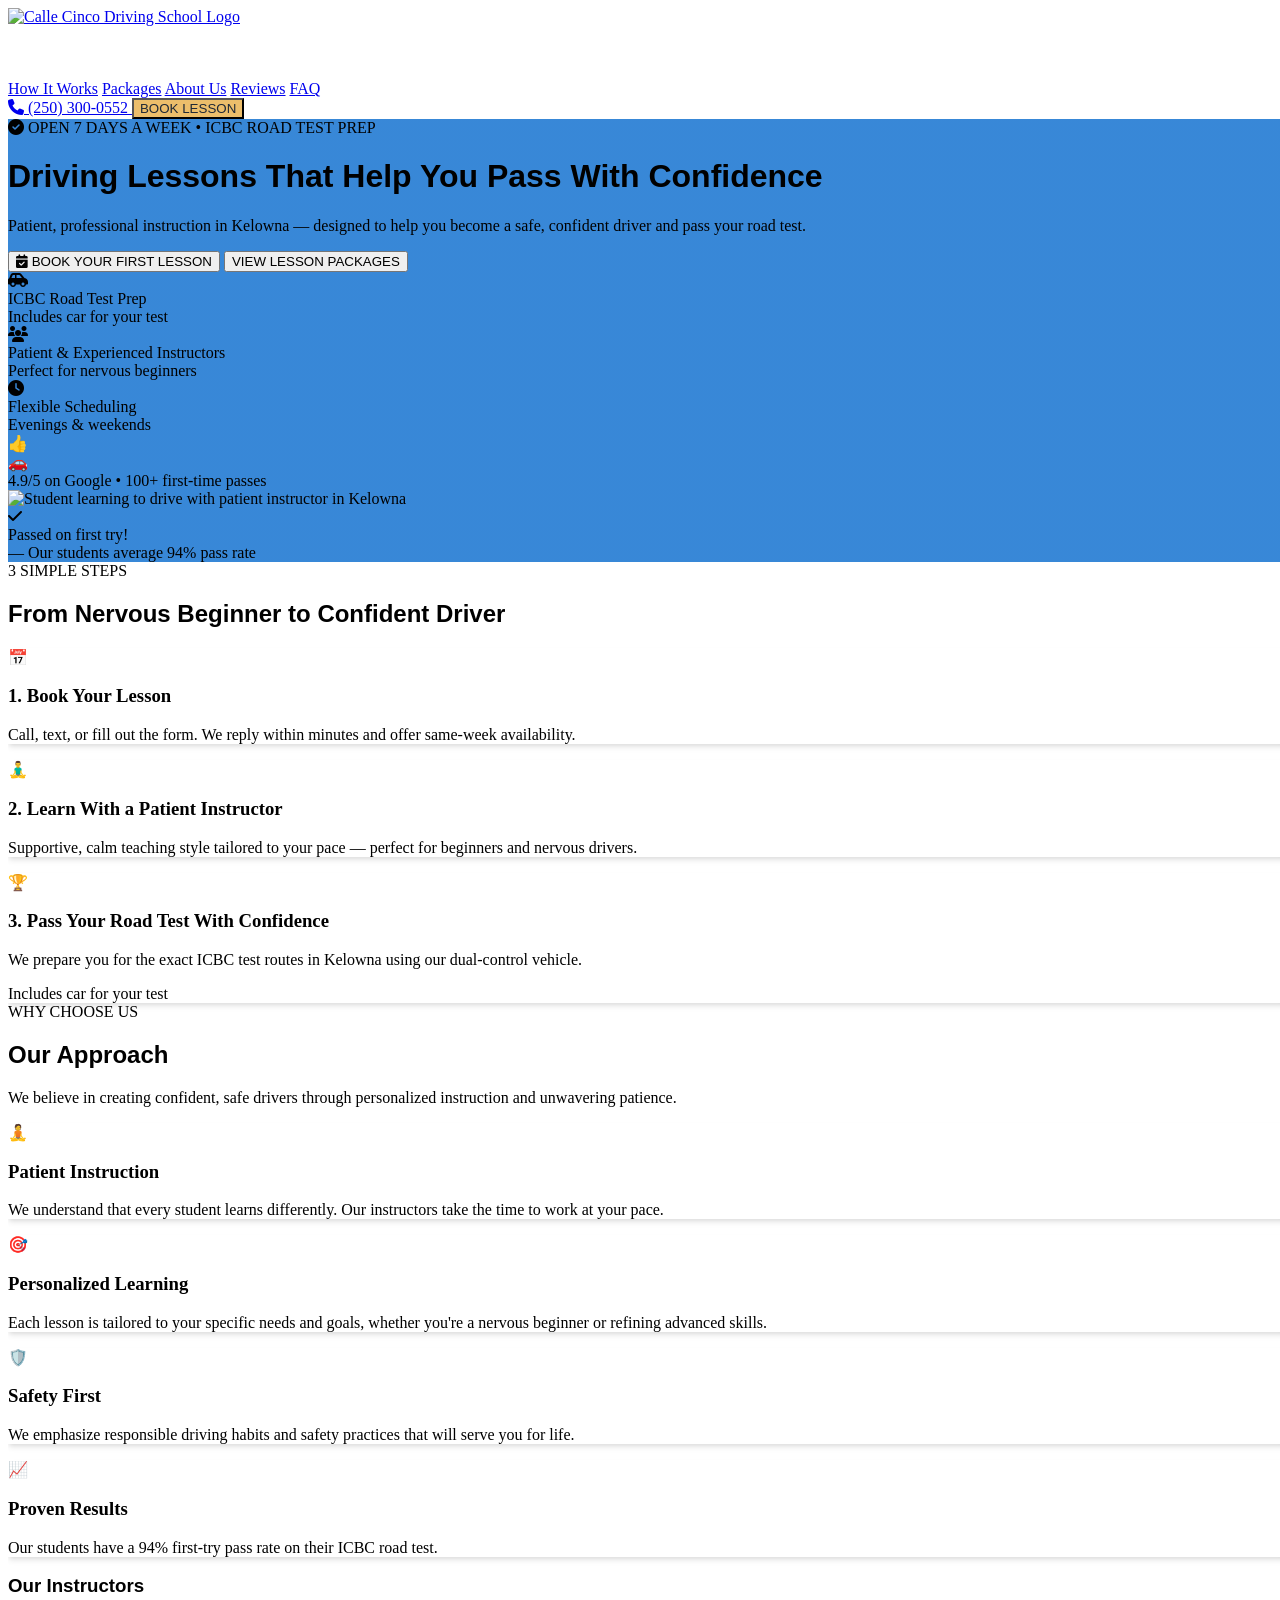
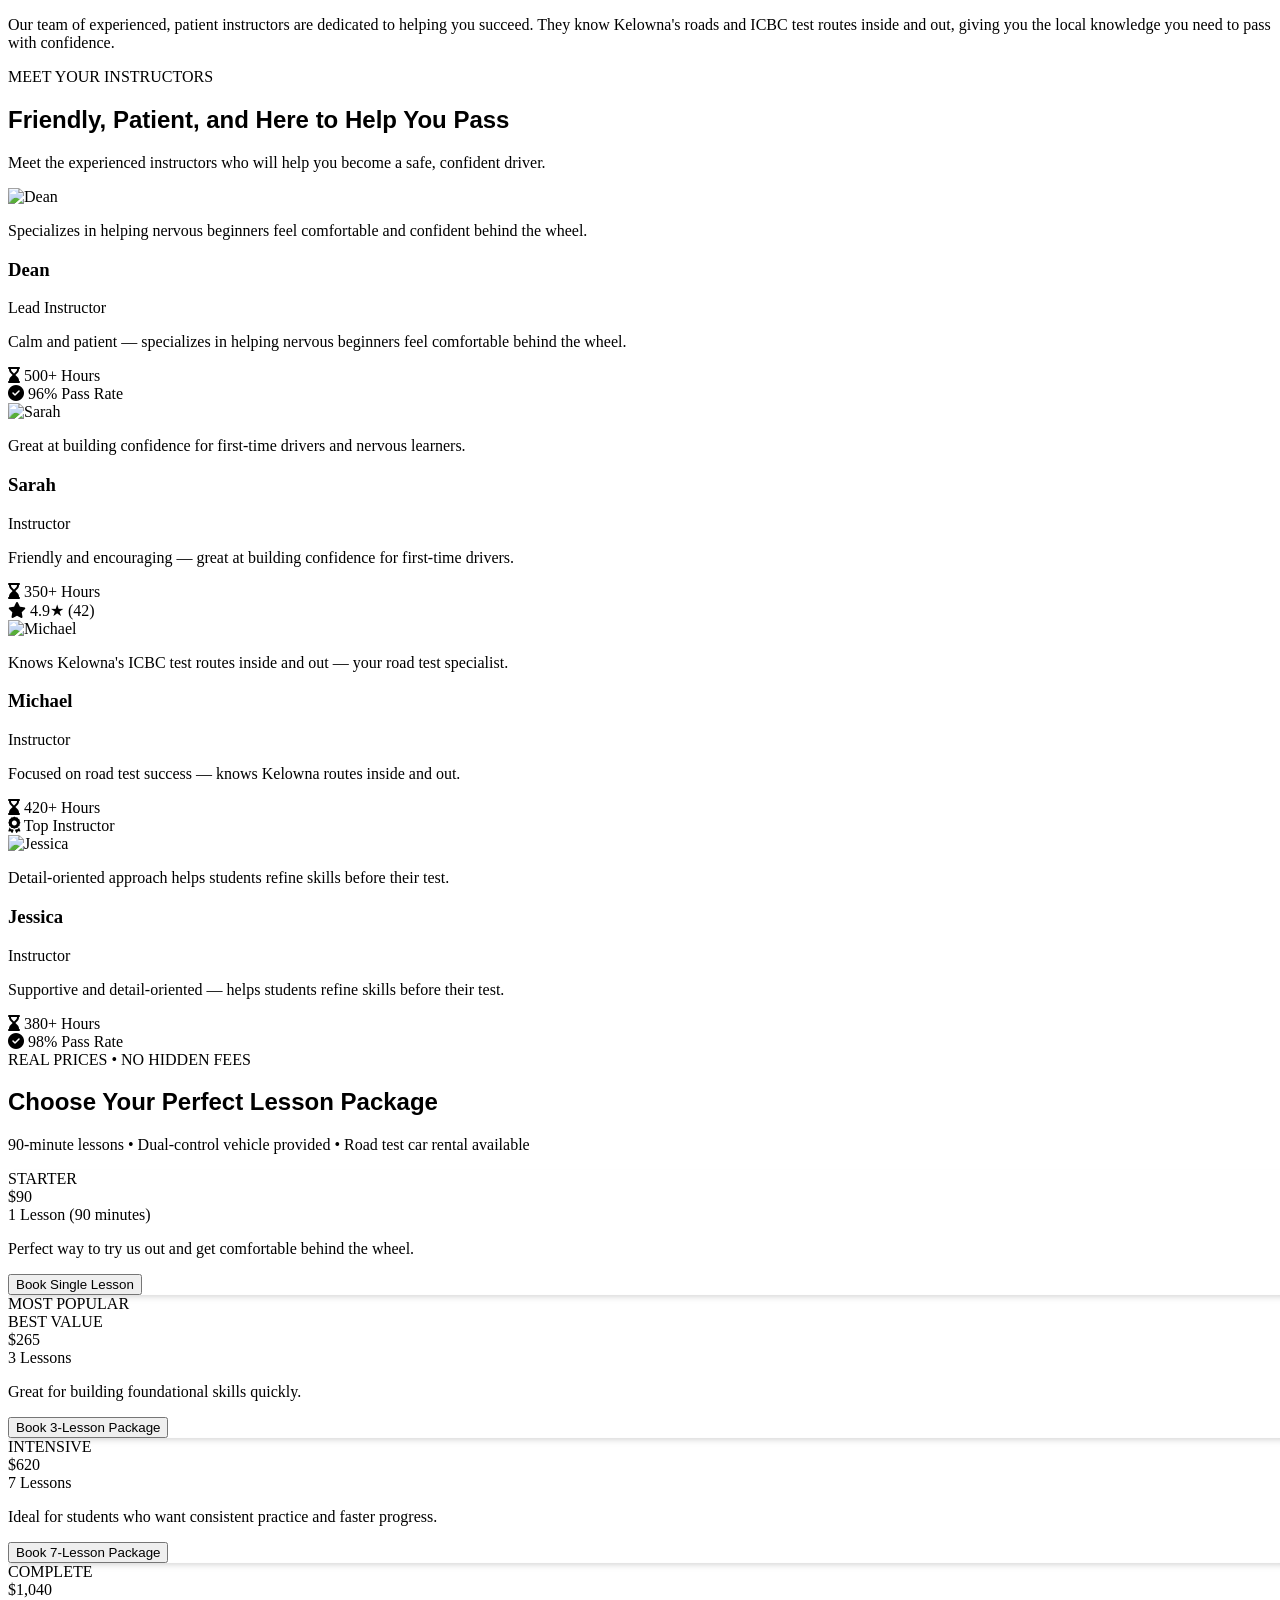
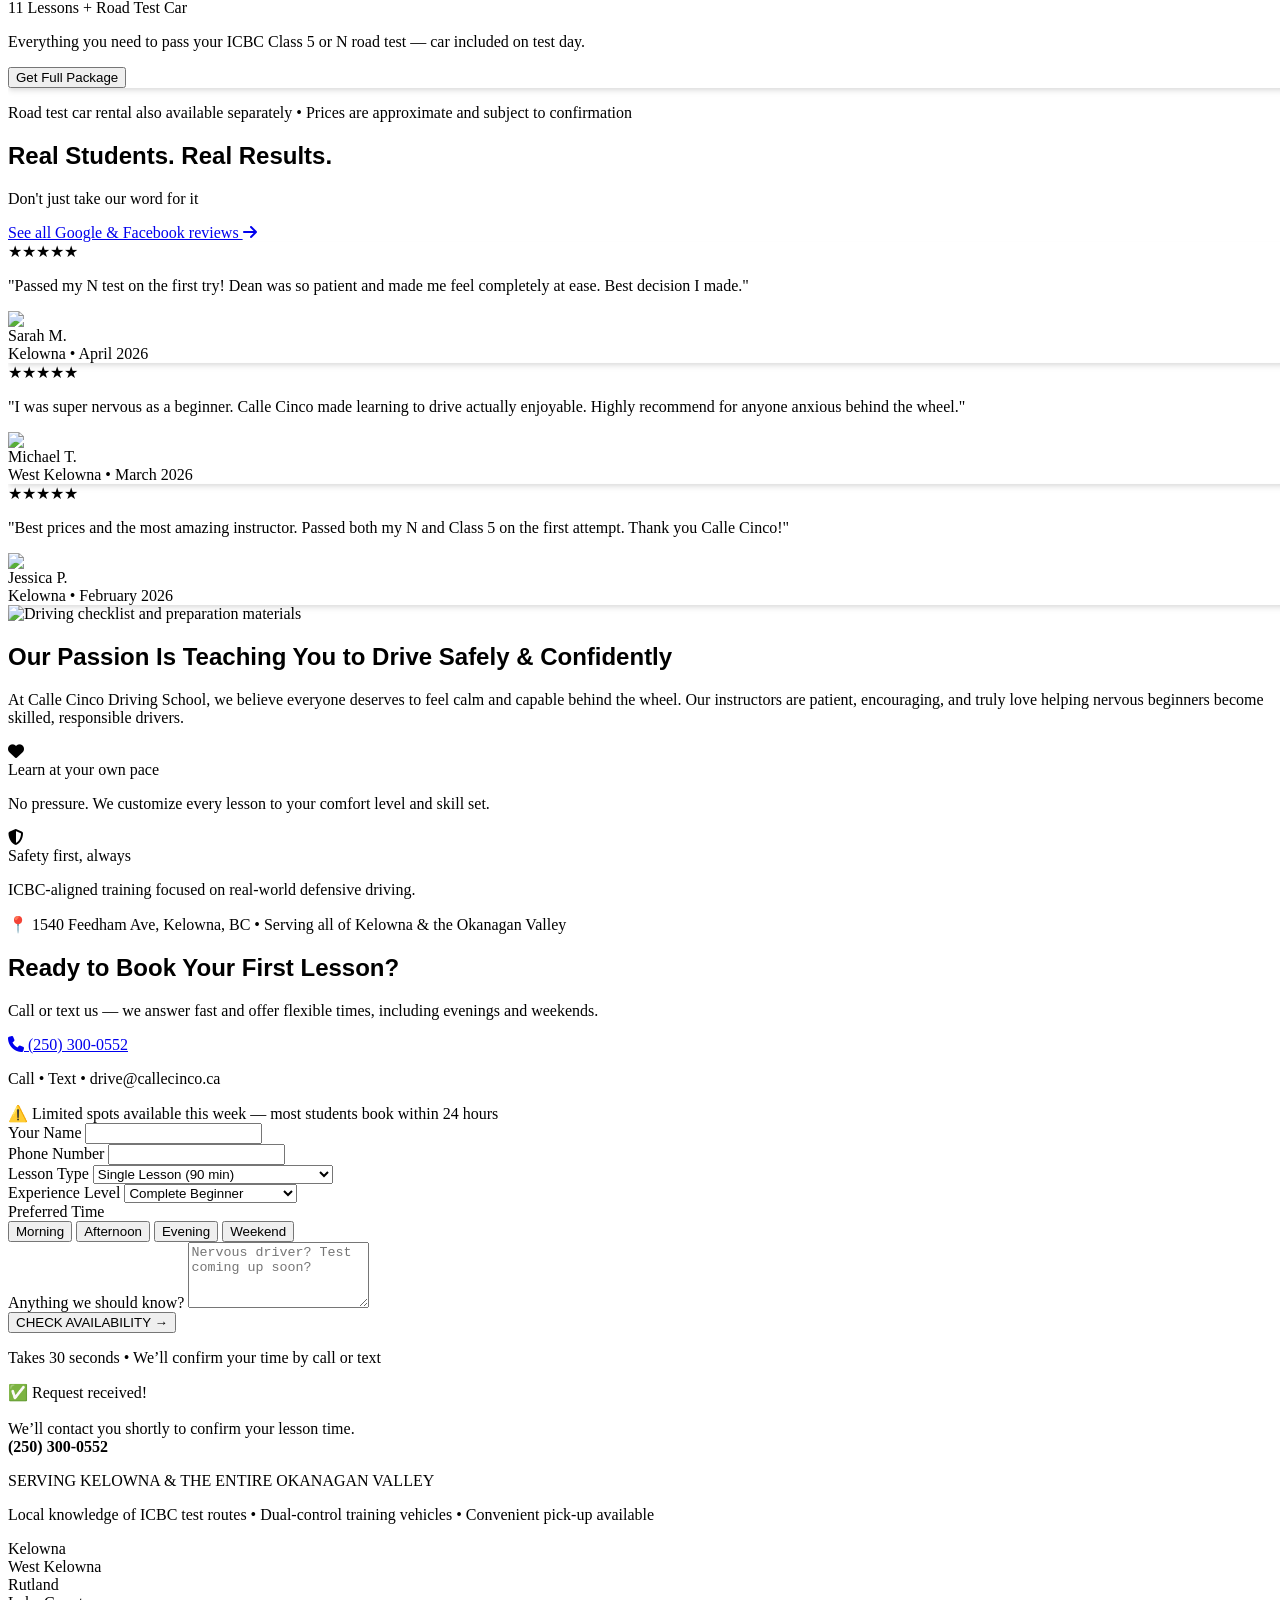
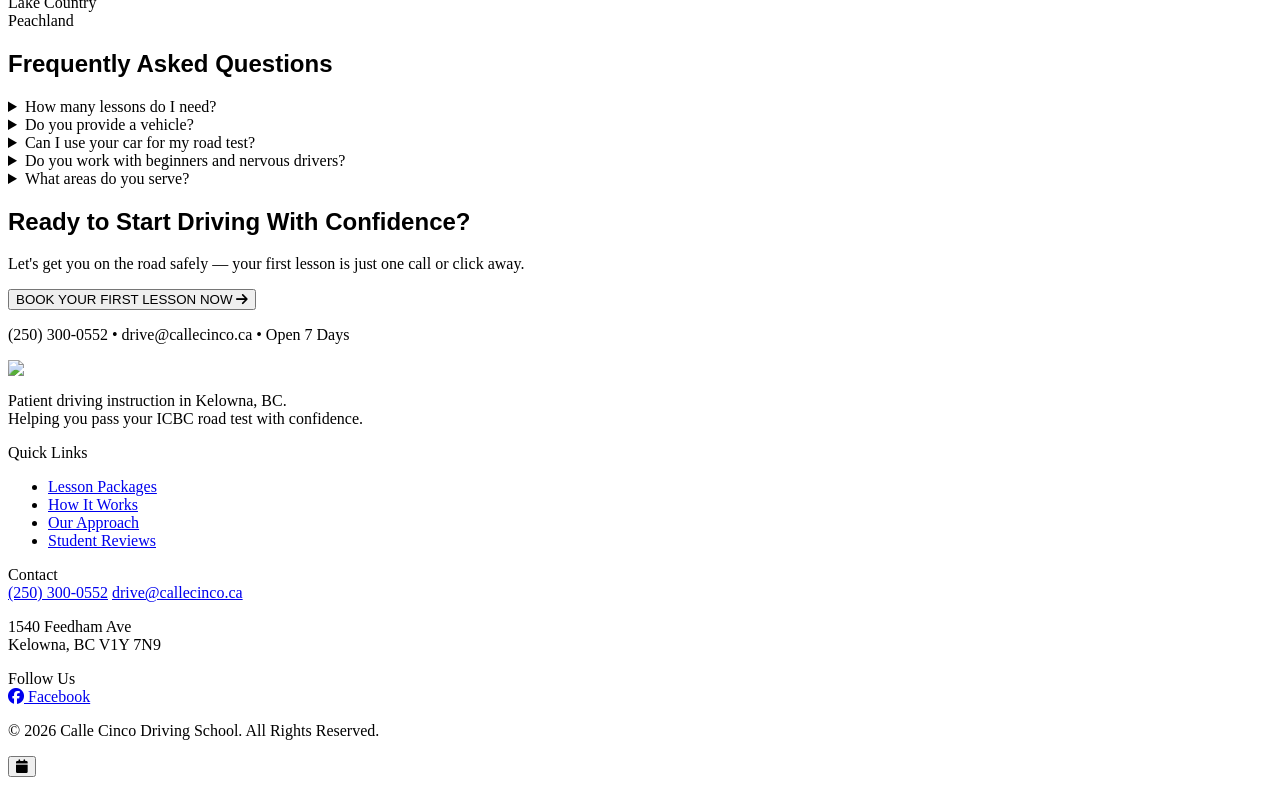
==== commit 2d17ab2c: "hamb" ====
--- a/calle-cinco-website/index.html
+++ b/calle-cinco-website/index.html
@@ -3,559 +3,1188 @@
 <head>
     <meta charset="UTF-8">
     <meta name="viewport" content="width=device-width, initial-scale=1.0">
-    <meta name="description" content="Calle Cinco Driving School in Kelowna - Patient, professional driving lessons to help you pass your ICBC road test with confidence. Open 7 days a week.">
-    <meta name="keywords" content="driving school Kelowna, driving lessons Kelowna, ICBC road test preparation, driving instructor Kelowna, learn to drive">
-    <meta name="author" content="Calle Cinco Driving School">
-    <meta name="robots" content="index, follow">
-    
-    <!-- Open Graph / Social Media -->
-    <meta property="og:type" content="business.business">
-    <meta property="og:url" content="https://callecinco.ca/">
-    <meta property="og:title" content="Calle Cinco Driving School | Kelowna Driving Lessons">
-    <meta property="og:description" content="Patient, professional driving instruction in Kelowna. ICBC road test preparation. Open 7 days a week.">
-    <meta property="og:image" content="https://images.unsplash.com/photo-1449824913935-59a10b8d2000?w=1200&h=630&fit=crop">
-    
-    <!-- Local Business Schema -->
+    <meta name="description" content="Calle Cinco Driving School Kelowna BC - Patient driving lessons and expert ICBC road test preparation. Helping beginners pass with confidence. Open 7 days.">
+    <meta name="keywords" content="driving school Kelowna, driving lessons Kelowna, ICBC road test Kelowna, beginner driving lessons Okanagan, Calle Cinco Driving School">
+    <title>Calle Cinco Driving School | Driving Lessons Kelowna BC | ICBC Road Test Prep</title>
+    
+    <!-- Local SEO Schema - DrivingSchool + LocalBusiness -->
     <script type="application/ld+json">
     {
       "@context": "https://schema.org",
-      "@type": "LocalBusiness",
+      "@type": "DrivingSchool",
       "name": "Calle Cinco Driving School",
-      "image": "https://images.unsplash.com/photo-1449824913935-59a10b8d2000",
-      "description": "Professional driving lessons and ICBC road test preparation in Kelowna, BC",
-      "telephone": "(250) 300-0552",
+      "description": "Patient and professional driving lessons in Kelowna, BC. Specialized in helping nervous beginners pass their ICBC Class 5 and N road tests with confidence.",
+      "url": "https://callecinco.ca",
+      "telephone": "+1-250-300-0552",
       "email": "drive@callecinco.ca",
       "address": {
         "@type": "PostalAddress",
-        "streetAddress": "Kelowna, BC",
+        "streetAddress": "1540 Feedham Ave",
         "addressLocality": "Kelowna",
         "addressRegion": "BC",
-        "postalCode": "V1Y",
+        "postalCode": "V1Y 7N9",
         "addressCountry": "CA"
       },
       "geo": {
         "@type": "GeoCoordinates",
-        "latitude": "49.8844",
-        "longitude": "-119.4960"
+        "latitude": 49.8667,
+        "longitude": -119.4861
       },
+      "image": "https://callecinco.ca/images/open-road.jpg",
+      "priceRange": "$$",
       "openingHoursSpecification": [
         {
           "@type": "OpeningHoursSpecification",
-          "dayOfWeek": ["Monday", "Tuesday", "Wednesday", "Thursday", "Friday"],
+          "dayOfWeek": ["Monday","Tuesday","Wednesday","Thursday","Friday","Saturday","Sunday"],
           "opens": "07:00",
           "closes": "20:00"
-        },
-        {
-          "@type": "OpeningHoursSpecification",
-          "dayOfWeek": "Saturday",
-          "opens": "08:00",
-          "closes": "19:00"
-        },
-        {
-          "@type": "OpeningHoursSpecification",
-          "dayOfWeek": "Sunday",
-          "opens": "08:00",
-          "closes": "15:00"
         }
-      ],
-      "priceRange": "$$",
-      "sameAs": [
-        "https://www.facebook.com/callecinco",
-        "https://www.instagram.com/callecinco"
       ],
       "aggregateRating": {
         "@type": "AggregateRating",
         "ratingValue": "4.9",
-        "ratingCount": "127"
+        "reviewCount": "87"
+      },
+      "review": [
+        {
+          "@type": "Review",
+          "author": {"@type": "Person", "name": "Sarah M."},
+          "reviewRating": {"@type": "Rating", "ratingValue": "5"},
+          "reviewBody": "Passed my N test on the first try! Dean was so patient."
+        },
+        {
+          "@type": "Review",
+          "author": {"@type": "Person", "name": "Michael T."},
+          "reviewRating": {"@type": "Rating", "ratingValue": "5"},
+          "reviewBody": "Best for nervous drivers. Made learning enjoyable."
+        }
+      ],
+      "hasOfferCatalog": {
+        "@type": "OfferCatalog",
+        "name": "Driving Lesson Packages",
+        "itemListElement": [
+          {"@type":"Offer","itemOffered":{"@type":"Service","name":"Single 90-min Lesson"},"price":"90","priceCurrency":"CAD"},
+          {"@type":"Offer","itemOffered":{"@type":"Service","name":"3 Lesson Package"},"price":"265","priceCurrency":"CAD"},
+          {"@type":"Offer","itemOffered":{"@type":"Service","name":"7 Lesson Package"},"price":"620","priceCurrency":"CAD"},
+          {"@type":"Offer","itemOffered":{"@type":"Service","name":"11 Lesson Package + Road Test Car"},"price":"1040","priceCurrency":"CAD"}
+        ]
+      },
+      "areaServed": {
+        "@type": "City",
+        "name": "Kelowna"
+      },
+      "serviceArea": {
+        "@type": "AdministrativeArea",
+        "name": "Okanagan Valley"
       }
     }
     </script>
 
-    <title>Calle Cinco Driving School | Kelowna Driving Lessons & ICBC Road Test Prep</title>
-    <link rel="stylesheet" href="styles.css">
-    <link rel="icon" type="image/x-icon" href="data:image/svg+xml,<svg xmlns='http://www.w3.org/2000/svg' viewBox='0 0 100 100'><circle cx='50' cy='50' r='45' fill='%23F59E0B'/><text x='50' y='65' font-size='60' font-weight='bold' text-anchor='middle' fill='%23000'>C5</text></svg>">
+    <script src="https://cdn.tailwindcss.com"></script>
+    <link rel="stylesheet" href="https://cdnjs.cloudflare.com/ajax/libs/font-awesome/6.5.1/css/all.min.css">
+    
+    <style>
+    /* ===== HAMBURGER MENU FIXES ===== */
+@import url('https://fonts.googleapis.com/css2?family=Inter:wght@400;500;600&family=Space+Grotesk:wght@500;600&display=swap');
+/* Mobile menu button - initial state */
+#mobile-menu-button {
+    position: relative;
+    width: 3rem;
+    height: 3rem;
+    display: flex;
+    align-items: center;
+    justify-content: center;
+    cursor: pointer;
+    z-index: 50;
+}
+
+/* Hamburger icon */
+.hamburger-icon {
+    display: inline-block;
+    transition: all 0.5s cubic-bezier(0.68, -0.55, 0.265, 1.55);
+    transform-origin: center;
+}
+
+/* Steering wheel icon */
+.steering-wheel-icon {
+    position: absolute;
+    transition: all 0.5s cubic-bezier(0.68, -0.55, 0.265, 1.55);
+    transform: rotate(-180deg) scale(0);
+    opacity: 0;
+}
+
+/* When menu is open - hamburger rotates out, steering wheel rotates in */
+#mobile-menu-button.menu-open .hamburger-icon {
+    display: none;
+}
+
+
+#mobile-menu-button.menu-open .steering-wheel-icon {
+    transform: rotate(0deg) scale(1);
+    opacity: 1;
+    display: inline-block !important;
+}
+
+
+/* Hamburger menu button color on scroll */
+#navbar.nav-scrolled #mobile-menu-button {
+    color: #0066cc;
+}
+
+/* Ensure hamburger is visible on hero (white text) */
+#navbar.nav-transparent #mobile-menu-button {
+    color: white;
+    text-shadow: 0 2px 4px rgba(0, 0, 0, 0.2);
+}
+
+/* Mobile menu styling */
+#mobile-menu {
+    animation: slideDown 0.3s ease-out;
+}
+
+@keyframes slideDown {
+    from {
+        opacity: 0;
+        transform: translateY(-10px);
+    }
+    to {
+        opacity: 1;
+        transform: translateY(0);
+    }
+}
+
+/* Ensure mobile menu closes properly */
+#mobile-menu.hidden {
+    display: none !important;
+}
+    
+
+
+.heading-font { font-family: 'Space Grotesk', sans-serif; }
+
+.hero-bg {
+    background: linear-gradient(rgba(0, 102, 204, 0.78), rgba(0, 102, 204, 0.78)), url('images/open-road.jpg') center/cover no-repeat;
+}
+
+:root {
+    --cta-yellow: #ECBE6B;
+    --cta-yellow-glow: rgba(236, 190, 107, 0.6);
+}
+
+/* CTA default (top of page) */
+.cta-btn {
+    background: var(--cta-yellow);
+    color: #1f2937;
+    transition: all 0.4s ease;
+}
+
+html {
+    scroll-behavior: smooth;
+}
+
+/* CTA when scrolled */
+.cta-scrolled {
+    background: #0066cc;
+    color: white;
+    position: relative;
+}
+
+/* Slower pulse glow */
+.cta-scrolled::after {
+    content: "";
+    position: absolute;
+    inset: -4px;
+    border-radius: 9999px;
+    background: var(--cta-yellow-glow);
+    z-index: -1;
+    opacity: 0;
+    animation: pulseGlow 7s infinite;
+}
+
+/* Pulse timing: long delay, quick pulse */
+@keyframes pulseGlow {
+    0% { opacity: 0; transform: scale(1); }
+    70% { opacity: 0; transform: scale(1); }
+    75% { opacity: 0.6; transform: scale(1.1); }
+    85% { opacity: 0; transform: scale(1.4); }
+    100% { opacity: 0; transform: scale(1.4); }
+}
+
+/* NAV STATES */
+.nav-transparent {
+    background: transparent;
+}
+
+.nav-scrolled {
+    background: white;
+    box-shadow: 0 4px 12px rgba(0,0,0,0.08);
+}
+
+/* Cards */
+.step-card,
+.package-card {
+    transition: all 0.6s cubic-bezier(0.4, 0, 0.2, 1);
+    box-shadow: 0 4px 6px -1px rgba(0,0,0,0.1), 0 2px 4px -1px rgba(0,0,0,0.06);
+}
+
+.step-card:hover,
+.package-card:hover {
+    transform: translateY(-8px);
+    box-shadow: 0 20px 40px rgba(30,64,175,0.15), 0 10px 20px rgba(30,64,175,0.1);
+}
+
+/* Logo */
+.logo-img {
+    height: 72px;
+    width: auto;
+    object-fit: contain;
+}
+
+@media (min-width: 768px) {
+    #mobile-menu-button {
+        display: none !important;
+    }
+}
+
+/* ===== INSTRUCTOR CARD STYLING ===== */
+
+/* Instructor Card Base */
+.instructor-card {
+    transition: all 0.3s ease;
+}
+
+.instructor-card:hover {
+    transform: translateY(-8px);
+}
+
+/* Image zoom on hover */
+.instructor-card img {
+    transition: transform 0.5s cubic-bezier(0.4, 0, 0.2, 1);
+}
+
+.instructor-card:hover img {
+    transform: scale(1.1);
+}
+
+/* Overlay gradient */
+.instructor-card .absolute {
+    transition: opacity 0.3s ease;
+}
+
+/* Badge Styling */
+.badge-icon {
+    display: inline-flex;
+    align-items: center;
+    gap: 0.5rem;
+    padding: 0.25rem 0.75rem;
+    border-radius: 9999px;
+    font-size: 0.75rem;
+    font-weight: 600;
+    transition: all 0.3s ease;
+}
+
+.badge-icon:hover {
+    transform: scale(1.05);
+    box-shadow: 0 4px 12px rgba(0, 102, 204, 0.2);
+}
+
+.badge-icon i {
+    font-size: 0.875rem;
+}
+
+/* Responsive adjustments */
+@media (max-width: 768px) {
+    .instructor-card {
+        margin-bottom: 1rem;
+    }
+    
+    .badge-icon {
+        font-size: 0.65rem;
+        padding: 0.2rem 0.6rem;
+    }
+}
+/* ===== MOBILE RESPONSIVE FIXES ===== */
+
+body, html {
+    overflow-x: hidden;
+    width: 100%;
+}
+
+@media (max-width: 768px) {
+    .max-w-7xl {
+        padding-left: 1rem;
+        padding-right: 1rem;
+    }
+    
+    header h1,
+    header .heading-font {
+        font-size: 2.25rem;
+        line-height: 1.2;
+        word-wrap: break-word;
+        overflow-wrap: break-word;
+    }
+    
+    header p {
+        font-size: 1rem;
+        line-height: 1.5;
+        word-wrap: break-word;
+        overflow-wrap: break-word;
+    }
+    
+    header .flex.flex-wrap {
+        flex-direction: column;
+        gap: 1rem;
+    }
+    
+    header .flex.flex-wrap button {
+        width: 100%;
+    }
+    
+    header .flex.items-center.gap-x-8 {
+        flex-direction: column;
+        gap: 1rem;
+        align-items: flex-start;
+    }
+    
+    .areaServed {
+        display: flex;
+        flex-wrap: wrap;
+        gap: 0.5rem;
+        padding: 0 1rem;
+    }
+    
+    .px-6 {
+        padding-left: 1rem !important;
+        padding-right: 1rem !important;
+    }
+    
+    h2.heading-font {
+        font-size: 1.875rem;
+        line-height: 1.2;
+    }
+}
+
+* {
+    box-sizing: border-box;
+}
+
+header.hero-bg {
+    width: 100%;
+    overflow: hidden;
+}
+
+img {
+    max-width: 100%;
+    height: auto;
+    display: block;
+}
+
+</style>
 </head>
-<body>
-    <!-- Navigation -->
-    <nav class="navbar">
-        <div class="container">
-            <div class="nav-wrapper">
-                <div class="logo">
-                    <img src="images/calle-cinco-logo.png" alt="Calle Cinco Logo" class="logo-img">
-                    <span class="logo-text">Calle Cinco</span>
-                </div>
-                <ul class="nav-links">
-                    <li><a href="#home">Home</a></li>
-                    <li><a href="#how-it-works">How It Works</a></li>
-                    <li><a href="#packages">Packages</a></li>
-                    <li><a href="#reviews">Reviews</a></li>
-                    <li><a href="#faq">FAQ</a></li>
-                    <li><a href="#contact" class="cta-nav">Book Now</a></li>
+<body class="tailwind-ready">
+
+    <!-- NAVIGATION -->
+<nav id="navbar" class="fixed top-0 w-full z-50 transition-all duration-500 nav-transparent">
+    <div class="max-w-7xl mx-auto px-6">
+        <div class="flex justify-between items-center py-5">
+            
+            <!-- Logo -->
+            <a href="#hero" class="flex items-center gap-x-3">
+                <img src="images/calle-cinco-logo.png" alt="Calle Cinco Driving School Logo" class="logo-img">
+            </a>
+
+            <!-- Desktop Menu -->
+            <div class="hidden md:flex items-center gap-x-8 text-sm font-medium text-white">
+                <a href="#how" class="hover:text-yellow-400 transition">How It Works</a>
+                <a href="#packages" class="hover:text-yellow-400 transition">Packages</a>
+                <a href="#about" class="hover:text-yellow-400 transition">About Us</a>
+                <a href="#reviews" class="hover:text-yellow-400 transition">Reviews</a>
+                <a href="#faq" class="hover:text-yellow-400 transition">FAQ</a>
+            </div>
+
+            <!-- Right side -->
+            <div class="flex items-center gap-x-4">
+                <a href="tel:2503000552" class="hidden sm:flex items-center gap-x-2 text-sm font-medium text-white hover:text-yellow-400">
+                    <i class="fa-solid fa-phone"></i>
+                    <span>(250) 300-0552</span>
+                </a>
+
+                <button onclick="scrollToSection('contact')" 
+                        id="cta-button"
+                        class="cta-btn px-6 py-3 rounded-3xl font-semibold text-sm transition-all duration-300">
+                    BOOK LESSON
+                </button>
+
+                <!-- Mobile button with steering wheel animation -->
+                <button id="mobile-menu-button" class="md:hidden text-3xl text-white transition-all duration-500 hamburger-toggle">
+                    <i class="fa-solid fa-bars hamburger-icon"></i>
+                    <i class="fa-solid fa-steering-wheel steering-wheel-icon hidden absolute"></i>
+                </button>
+            </div>
+        </div>
+    </div>
+
+    <!-- Mobile Menu -->
+    <div id="mobile-menu" class="hidden md:hidden bg-white border-t px-6 py-4">
+        <div class="flex flex-col gap-y-4 text-sm font-medium">
+            <a href="#how" onclick="toggleMobileMenu()" class="py-2">How It Works</a>
+            <a href="#packages" onclick="toggleMobileMenu()" class="py-2">Packages</a>
+            <a href="#about" onclick="toggleMobileMenu()" class="py-2">About Us</a>
+            <a href="#reviews" onclick="toggleMobileMenu()" class="py-2">Reviews</a>
+            <a href="#faq" onclick="toggleMobileMenu()" class="py-2">FAQ</a>
+        </div>
+    </div>
+</nav>
+
+    <!-- HERO -->
+    <header id="hero" class="hero-bg text-white py-20 md:py-28">
+        <div class="max-w-7xl mx-auto px-6 grid md:grid-cols-2 gap-12 items-center">
+            <div class="space-y-8">
+                <div class="inline-flex items-center gap-x-2 bg-white/20 backdrop-blur-md text-white text-sm font-medium px-5 py-2 rounded-3xl">
+                    <i class="fa-solid fa-check-circle"></i>
+                    OPEN 7 DAYS A WEEK • ICBC ROAD TEST PREP
+                </div>
+                
+                <h1 class="heading-font text-5xl md:text-6xl leading-none tracking-tighter">
+                    Driving Lessons That Help You Pass With Confidence
+                </h1>
+                
+                <p class="text-xl md:text-2xl max-w-lg text-white/90">
+                    Patient, professional instruction in Kelowna — designed to help you become a safe, confident driver and pass your road test.
+                </p>
+                
+                <div class="flex flex-wrap gap-4">
+                    <button onclick="document.getElementById('contact').scrollIntoView({behavior:'smooth'})" 
+                            class="bg-white text-[#0066cc] hover:bg-gray-100 font-semibold text-lg px-10 py-5 rounded-3xl flex items-center gap-x-3 shadow-xl">
+                        <i class="fa-solid fa-calendar-check"></i>
+                        BOOK YOUR FIRST LESSON
+                    </button>
+                    
+                    <button onclick="document.getElementById('packages').scrollIntoView({behavior:'smooth'})" 
+                            class="border-2 border-white hover:bg-white/10 font-semibold text-lg px-8 py-5 rounded-3xl flex items-center gap-x-3 transition">
+                        VIEW LESSON PACKAGES
+                    </button>
+                </div>
+                
+                <!-- Trust signals -->
+                <div class="flex items-center gap-x-8 text-sm">
+                    <div class="flex items-center gap-x-2">
+                        <i class="fa-solid fa-car-side text-3xl"></i>
+                        <div>
+                            <div class="font-semibold">ICBC Road Test Prep</div>
+                            <div class="text-white/80 text-xs">Includes car for your test</div>
+                        </div>
+                    </div>
+                    <div class="flex items-center gap-x-2">
+                        <i class="fa-solid fa-users text-3xl"></i>
+                        <div>
+                            <div class="font-semibold">Patient & Experienced Instructors</div>
+                            <div class="text-white/80 text-xs">Perfect for nervous beginners</div>
+                        </div>
+                    </div>
+                    <div class="flex items-center gap-x-2">
+                        <i class="fa-solid fa-clock text-3xl"></i>
+                        <div>
+                            <div class="font-semibold">Flexible Scheduling</div>
+                            <div class="text-white/80 text-xs">Evenings & weekends</div>
+                        </div>
+                    </div>
+                </div>
+                
+                <div class="flex items-center gap-x-6 text-xs uppercase tracking-widest">
+                    <div class="flex -space-x-4">
+                        <div class="w-8 h-8 bg-white rounded-2xl flex items-center justify-center text-[#0066cc] shadow">👍</div>
+                        <div class="w-8 h-8 bg-white rounded-2xl flex items-center justify-center text-[#0066cc] shadow">🚗</div>
+                    </div>
+                    <div class="text-white/80">4.9/5 on Google • 100+ first-time passes</div>
+                </div>
+            </div>
+            
+            <!-- Hero visual -->
+            <div class="hidden md:block relative">
+                <img src="images/driving-school-student-and-instructor.jpg" alt="Student learning to drive with patient instructor in Kelowna" 
+                     class="rounded-3xl shadow-2xl rotate-[-3deg] w-full transform hover:scale-105 transition duration-500">
+                <div class="absolute -bottom-6 -right-6 bg-white text-[#0066cc] rounded-3xl px-6 py-4 shadow-2xl flex items-center gap-x-3">
+                    <i class="fa-solid fa-check text-3xl"></i>
+                    <div class="text-left">
+                        <div class="font-bold text-xl">Passed on first try!</div>
+                        <div class="text-sm">— Our students average 94% pass rate</div>
+                    </div>
+                </div>
+            </div>
+        </div>
+    </header>
+
+    <!-- HOW IT WORKS -->
+    <section id="how" class="py-20 bg-gray-50">
+        <div class="max-w-7xl mx-auto px-6">
+            <div class="text-center mb-16">
+                <span class="text-[#0066cc] font-medium tracking-widest">3 SIMPLE STEPS</span>
+                <h2 class="heading-font text-4xl mt-2">From Nervous Beginner to Confident Driver</h2>
+            </div>
+            
+            <div class="grid md:grid-cols-3 gap-8">
+                <div class="bg-white rounded-3xl p-8 step-card text-center">
+                    <div class="w-16 h-16 mx-auto bg-[#0066cc]/10 rounded-2xl flex items-center justify-center text-4xl mb-6">📅</div>
+                    <h3 class="text-2xl font-semibold mb-3">1. Book Your Lesson</h3>
+                    <p class="text-gray-600">Call, text, or fill out the form. We reply within minutes and offer same-week availability.</p>
+                </div>
+                <div class="bg-white rounded-3xl p-8 step-card text-center">
+                    <div class="w-16 h-16 mx-auto bg-[#0066cc]/10 rounded-2xl flex items-center justify-center text-4xl mb-6">🧘‍♂️</div>
+                    <h3 class="text-2xl font-semibold mb-3">2. Learn With a Patient Instructor</h3>
+                    <p class="text-gray-600">Supportive, calm teaching style tailored to your pace — perfect for beginners and nervous drivers.</p>
+                </div>
+                <div class="bg-white rounded-3xl p-8 step-card text-center border-2 border-[#0066cc]">
+                    <div class="w-16 h-16 mx-auto bg-[#0066cc]/10 rounded-2xl flex items-center justify-center text-4xl mb-6">🏆</div>
+                    <h3 class="text-2xl font-semibold mb-3">3. Pass Your Road Test With Confidence</h3>
+                    <p class="text-gray-600">We prepare you for the exact ICBC test routes in Kelowna using our dual-control vehicle.</p>
+                    <span class="inline-block mt-6 text-xs bg-[#0066cc] text-white px-4 py-1 rounded-3xl">Includes car for your test</span>
+                </div>
+            </div>
+        </div>
+    </section>
+
+    <!-- OUR APPROACH -->
+    <section id="approach" class="py-20 bg-white">
+        <div class="max-w-7xl mx-auto px-6">
+            <div class="text-center mb-16">
+                <span class="text-[#0066cc] font-medium tracking-widest">WHY CHOOSE US</span>
+                <h2 class="heading-font text-4xl mt-2">Our Approach</h2>
+                <p class="mt-4 text-gray-600 max-w-2xl mx-auto">We believe in creating confident, safe drivers through personalized instruction and unwavering patience.</p>
+            </div>
+            
+            <div class="grid md:grid-cols-2 lg:grid-cols-4 gap-8 mb-16">
+                <div class="bg-gray-50 rounded-3xl p-8 step-card text-center">
+                    <div class="w-16 h-16 mx-auto bg-[#0066cc]/10 rounded-2xl flex items-center justify-center text-3xl mb-6">🧘</div>
+                    <h3 class="text-xl font-semibold mb-3">Patient Instruction</h3>
+                    <p class="text-gray-600 text-sm">We understand that every student learns differently. Our instructors take the time to work at your pace.</p>
+                </div>
+                
+                <div class="bg-gray-50 rounded-3xl p-8 step-card text-center">
+                    <div class="w-16 h-16 mx-auto bg-[#0066cc]/10 rounded-2xl flex items-center justify-center text-3xl mb-6">🎯</div>
+                    <h3 class="text-xl font-semibold mb-3">Personalized Learning</h3>
+                    <p class="text-gray-600 text-sm">Each lesson is tailored to your specific needs and goals, whether you're a nervous beginner or refining advanced skills.</p>
+                </div>
+                
+                <div class="bg-gray-50 rounded-3xl p-8 step-card text-center">
+                    <div class="w-16 h-16 mx-auto bg-[#0066cc]/10 rounded-2xl flex items-center justify-center text-3xl mb-6">🛡️</div>
+                    <h3 class="text-xl font-semibold mb-3">Safety First</h3>
+                    <p class="text-gray-600 text-sm">We emphasize responsible driving habits and safety practices that will serve you for life.</p>
+                </div>
+                
+                <div class="bg-gray-50 rounded-3xl p-8 step-card text-center">
+                    <div class="w-16 h-16 mx-auto bg-[#0066cc]/10 rounded-2xl flex items-center justify-center text-3xl mb-6">📈</div>
+                    <h3 class="text-xl font-semibold mb-3">Proven Results</h3>
+                    <p class="text-gray-600 text-sm">Our students have a 94% first-try pass rate on their ICBC road test.</p>
+                </div>
+            </div>
+            
+            <div class="bg-[#0066cc] rounded-3xl p-8 md:p-12 text-white text-center">
+                <h3 class="heading-font text-3xl mb-6">Our Instructors</h3>
+                <p class="text-lg text-white/90 max-w-3xl mx-auto leading-relaxed">
+                    Our team of experienced, patient instructors are dedicated to helping you succeed. They know Kelowna's roads and ICBC test routes inside and out, giving you the local knowledge you need to pass with confidence.
+                </p>
+            </div>
+        </div>
+    </section>
+        <!-- INSTRUCTORS -->
+<section id="instructors" class="py-20 bg-white">
+    <div class="max-w-7xl mx-auto px-6">
+        <div class="text-center mb-16">
+            <span class="text-[#0066cc] font-medium tracking-widest">MEET YOUR INSTRUCTORS</span>
+            <h2 class="heading-font text-4xl mt-2">Friendly, Patient, and Here to Help You Pass</h2>
+            <p class="mt-4 text-gray-600 max-w-2xl mx-auto">
+                Meet the experienced instructors who will help you become a safe, confident driver.
+            </p>
+        </div>
+
+        <div class="grid md:grid-cols-2 lg:grid-cols-4 gap-8">
+
+            <!-- Instructor 1: Dean -->
+            <div class="instructor-card group">
+                <div class="relative mb-6 overflow-hidden rounded-3xl shadow-lg">
+                    <img src="images/person1.jpg" alt="Dean"
+                         class="w-full h-64 object-cover transition-transform duration-500 group-hover:scale-110">
+                    
+                    <div class="absolute inset-0 bg-gradient-to-t from-[#0066cc]/80 to-transparent opacity-0 group-hover:opacity-100 transition-opacity duration-300 flex items-end p-6">
+                        <p class="text-white text-sm leading-relaxed">
+                            Specializes in helping nervous beginners feel comfortable and confident behind the wheel.
+                        </p>
+                    </div>
+                </div>
+                
+                <div class="text-center">
+                    <h3 class="text-2xl font-semibold text-gray-900">Dean</h3>
+                    <p class="text-sm font-medium text-[#0066cc] mb-4">Lead Instructor</p>
+                    <p class="text-gray-600 text-sm leading-relaxed mb-4">
+                        Calm and patient — specializes in helping nervous beginners feel comfortable behind the wheel.
+                    </p>
+                    
+                    <!-- Credibility Badges (Option 2: Icon + Badge) -->
+                    <div class="flex flex-wrap gap-2 justify-center">
+                        <div class="flex items-center gap-2 bg-[#0066cc]/10 px-3 py-1 rounded-full text-xs font-semibold text-[#0066cc]">
+                            <i class="fa-solid fa-hourglass-end"></i>
+                            <span>500+ Hours</span>
+                        </div>
+                        <div class="flex items-center gap-2 bg-green-100 px-3 py-1 rounded-full text-xs font-semibold text-green-700">
+                            <i class="fa-solid fa-check-circle"></i>
+                            <span>96% Pass Rate</span>
+                        </div>
+                    </div>
+                </div>
+            </div>
+
+            <!-- Instructor 2: Sarah -->
+            <div class="instructor-card group">
+                <div class="relative mb-6 overflow-hidden rounded-3xl shadow-lg">
+                    <img src="images/person8.jpg" alt="Sarah"
+                         class="w-full h-64 object-cover transition-transform duration-500 group-hover:scale-110">
+                    
+                    <div class="absolute inset-0 bg-gradient-to-t from-[#0066cc]/80 to-transparent opacity-0 group-hover:opacity-100 transition-opacity duration-300 flex items-end p-6">
+                        <p class="text-white text-sm leading-relaxed">
+                            Great at building confidence for first-time drivers and nervous learners.
+                        </p>
+                    </div>
+                </div>
+                
+                <div class="text-center">
+                    <h3 class="text-2xl font-semibold text-gray-900">Sarah</h3>
+                    <p class="text-sm font-medium text-[#0066cc] mb-4">Instructor</p>
+                    <p class="text-gray-600 text-sm leading-relaxed mb-4">
+                        Friendly and encouraging — great at building confidence for first-time drivers.
+                    </p>
+                    
+                    <!-- Credibility Badges -->
+                    <div class="flex flex-wrap gap-2 justify-center">
+                        <div class="flex items-center gap-2 bg-[#0066cc]/10 px-3 py-1 rounded-full text-xs font-semibold text-[#0066cc]">
+                            <i class="fa-solid fa-hourglass-end"></i>
+                            <span>350+ Hours</span>
+                        </div>
+                        <div class="flex items-center gap-2 bg-yellow-100 px-3 py-1 rounded-full text-xs font-semibold text-yellow-700">
+                            <i class="fa-solid fa-star"></i>
+                            <span>4.9★ (42)</span>
+                        </div>
+                    </div>
+                </div>
+            </div>
+
+            <!-- Instructor 3: Michael -->
+            <div class="instructor-card group">
+                <div class="relative mb-6 overflow-hidden rounded-3xl shadow-lg">
+                    <img src="images/person2.jpg" alt="Michael"
+                         class="w-full h-64 object-cover transition-transform duration-500 group-hover:scale-110">
+                    
+                    <div class="absolute inset-0 bg-gradient-to-t from-[#0066cc]/80 to-transparent opacity-0 group-hover:opacity-100 transition-opacity duration-300 flex items-end p-6">
+                        <p class="text-white text-sm leading-relaxed">
+                            Knows Kelowna's ICBC test routes inside and out — your road test specialist.
+                        </p>
+                    </div>
+                </div>
+                
+                <div class="text-center">
+                    <h3 class="text-2xl font-semibold text-gray-900">Michael</h3>
+                    <p class="text-sm font-medium text-[#0066cc] mb-4">Instructor</p>
+                    <p class="text-gray-600 text-sm leading-relaxed mb-4">
+                        Focused on road test success — knows Kelowna routes inside and out.
+                    </p>
+                    
+                    <!-- Credibility Badges -->
+                    <div class="flex flex-wrap gap-2 justify-center">
+                        <div class="flex items-center gap-2 bg-[#0066cc]/10 px-3 py-1 rounded-full text-xs font-semibold text-[#0066cc]">
+                            <i class="fa-solid fa-hourglass-end"></i>
+                            <span>420+ Hours</span>
+                        </div>
+                        <div class="flex items-center gap-2 bg-[#ECBE6B]/20 px-3 py-1 rounded-full text-xs font-semibold text-[#D4A017]">
+                            <i class="fa-solid fa-award"></i>
+                            <span>Top Instructor</span>
+                        </div>
+                    </div>
+                </div>
+            </div>
+
+            <!-- Instructor 4: Jessica -->
+            <div class="instructor-card group">
+                <div class="relative mb-6 overflow-hidden rounded-3xl shadow-lg">
+                    <img src="images/person9.jpg" alt="Jessica"
+                         class="w-full h-64 object-cover transition-transform duration-500 group-hover:scale-110">
+                    
+                    <div class="absolute inset-0 bg-gradient-to-t from-[#0066cc]/80 to-transparent opacity-0 group-hover:opacity-100 transition-opacity duration-300 flex items-end p-6">
+                        <p class="text-white text-sm leading-relaxed">
+                            Detail-oriented approach helps students refine skills before their test.
+                        </p>
+                    </div>
+                </div>
+                
+                <div class="text-center">
+                    <h3 class="text-2xl font-semibold text-gray-900">Jessica</h3>
+                    <p class="text-sm font-medium text-[#0066cc] mb-4">Instructor</p>
+                    <p class="text-gray-600 text-sm leading-relaxed mb-4">
+                        Supportive and detail-oriented — helps students refine skills before their test.
+                    </p>
+                    
+                    <!-- Credibility Badges -->
+                    <div class="flex flex-wrap gap-2 justify-center">
+                        <div class="flex items-center gap-2 bg-[#0066cc]/10 px-3 py-1 rounded-full text-xs font-semibold text-[#0066cc]">
+                            <i class="fa-solid fa-hourglass-end"></i>
+                            <span>380+ Hours</span>
+                        </div>
+                        <div class="flex items-center gap-2 bg-green-100 px-3 py-1 rounded-full text-xs font-semibold text-green-700">
+                            <i class="fa-solid fa-check-circle"></i>
+                            <span>98% Pass Rate</span>
+                        </div>
+                    </div>
+                </div>
+            </div>
+
+        </div>
+    </div>
+</section>
+
+    <!-- LESSON PACKAGES -->
+    <section id="packages" class="py-20 bg-gray-50">
+        <div class="max-w-7xl mx-auto px-6">
+            <div class="text-center mb-12">
+                <span class="px-4 py-1 bg-[#0066cc] text-white text-sm rounded-3xl">REAL PRICES • NO HIDDEN FEES</span>
+                <h2 class="heading-font text-4xl mt-4">Choose Your Perfect Lesson Package</h2>
+                <p class="mt-3 text-gray-600 max-w-md mx-auto">90-minute lessons • Dual-control vehicle provided • Road test car rental available</p>
+            </div>
+            
+            <div class="grid md:grid-cols-2 lg:grid-cols-4 gap-6">
+                <!-- Package 1 -->
+                <div class="bg-white border border-gray-100 rounded-3xl p-8 package-card">
+                    <div class="text-[#0066cc] font-medium mb-2">STARTER</div>
+                    <div class="text-5xl font-semibold mb-1">$90</div>
+                    <div class="text-sm text-gray-500 mb-8">1 Lesson (90 minutes)</div>
+                    <p class="text-gray-600 mb-10">Perfect way to try us out and get comfortable behind the wheel.</p>
+                    <button onclick="document.getElementById('contact').scrollIntoView({behavior:'smooth'})" 
+                            class="w-full py-4 bg-gray-900 hover:bg-black text-white rounded-3xl font-medium transition">Book Single Lesson</button>
+                </div>
+                
+                <!-- Package 2 -->
+                <div class="bg-white border border-gray-100 rounded-3xl p-8 package-card relative">
+                    <div class="absolute -top-3 right-6 bg-amber-400 text-amber-900 text-xs px-4 py-1 rounded-3xl font-bold">MOST POPULAR</div>
+                    <div class="text-[#0066cc] font-medium mb-2">BEST VALUE</div>
+                    <div class="text-5xl font-semibold mb-1">$265</div>
+                    <div class="text-sm text-gray-500 mb-8">3 Lessons</div>
+                    <p class="text-gray-600 mb-10">Great for building foundational skills quickly.</p>
+                    <button onclick="document.getElementById('contact').scrollIntoView({behavior:'smooth'})" 
+                            class="w-full py-4 bg-[#0066cc] hover:bg-[#0055aa] text-white rounded-3xl font-medium transition">Book 3-Lesson Package</button>
+                </div>
+                
+                <!-- Package 3 -->
+                <div class="bg-white border border-gray-100 rounded-3xl p-8 package-card">
+                    <div class="text-[#0066cc] font-medium mb-2">INTENSIVE</div>
+                    <div class="text-5xl font-semibold mb-1">$620</div>
+                    <div class="text-sm text-gray-500 mb-8">7 Lessons</div>
+                    <p class="text-gray-600 mb-10">Ideal for students who want consistent practice and faster progress.</p>
+                    <button onclick="document.getElementById('contact').scrollIntoView({behavior:'smooth'})" 
+                            class="w-full py-4 bg-gray-900 hover:bg-black text-white rounded-3xl font-medium transition">Book 7-Lesson Package</button>
+                </div>
+                
+                <!-- Package 4 -->
+                <div class="bg-white border-2 border-[#0066cc] rounded-3xl p-8 package-card relative">
+                    <div class="text-[#0066cc] font-medium mb-2">COMPLETE</div>
+                    <div class="text-5xl font-semibold mb-1">$1,040</div>
+                    <div class="text-sm text-gray-500 mb-8">11 Lessons + Road Test Car</div>
+                    <p class="text-gray-600 mb-10">Everything you need to pass your ICBC Class 5 or N road test — car included on test day.</p>
+                    <button onclick="document.getElementById('contact').scrollIntoView({behavior:'smooth'})" 
+                            class="w-full py-4 bg-[#0066cc] hover:bg-[#0055aa] text-white rounded-3xl font-medium transition">Get Full Package</button>
+                </div>
+            </div>
+            
+            <p class="text-center text-sm text-gray-500 mt-10">Road test car rental also available separately • Prices are approximate and subject to confirmation</p>
+        </div>
+    </section>
+
+    <!-- REVIEWS / TRUST -->
+    <section id="reviews" class="py-20 bg-white">
+        <div class="max-w-7xl mx-auto px-6">
+            <div class="flex flex-col md:flex-row justify-between items-baseline mb-12">
+                <div>
+                    <h2 class="heading-font text-4xl">Real Students. Real Results.</h2>
+                    <p class="text-gray-600">Don't just take our word for it</p>
+                </div>
+                <a href="https://www.facebook.com/p/Calle-Cinco-Driving-School-61555361729231/" target="_blank" class="text-[#0066cc] flex items-center gap-x-2 hover:underline mt-4 md:mt-0">
+                    See all Google & Facebook reviews <i class="fa-solid fa-arrow-right"></i>
+                </a>
+            </div>
+            
+            <div class="grid md:grid-cols-3 gap-6">
+                <div class="bg-gray-50 p-8 rounded-3xl step-card">
+                    <div class="flex text-amber-400 mb-4">★★★★★</div>
+                    <p class="italic">"Passed my N test on the first try! Dean was so patient and made me feel completely at ease. Best decision I made."</p>
+                    <div class="mt-8 flex items-center gap-x-3">
+                        <img src="images/sarah.jpg" class="w-10 h-10 rounded-2xl object-cover">
+                        <div>
+                            <div class="font-medium">Sarah M.</div>
+                            <div class="text-xs text-gray-500">Kelowna • April 2026</div>
+                        </div>
+                    </div>
+                </div>
+                <div class="bg-gray-50 p-8 rounded-3xl step-card">
+                    <div class="flex text-amber-400 mb-4">★★★★★</div>
+                    <p class="italic">"I was super nervous as a beginner. Calle Cinco made learning to drive actually enjoyable. Highly recommend for anyone anxious behind the wheel."</p>
+                    <div class="mt-8 flex items-center gap-x-3">
+                        <img src="images/michael.jpg" class="w-10 h-10 rounded-2xl object-cover">
+                        <div>
+                            <div class="font-medium">Michael T.</div>
+                            <div class="text-xs text-gray-500">West Kelowna • March 2026</div>
+                        </div>
+                    </div>
+                </div>
+                <div class="bg-gray-50 p-8 rounded-3xl step-card">
+                    <div class="flex text-amber-400 mb-4">★★★★★</div>
+                    <p class="italic">"Best prices and the most amazing instructor. Passed both my N and Class 5 on the first attempt. Thank you Calle Cinco!"</p>
+                    <div class="mt-8 flex items-center gap-x-3">
+                        <img src="images/jessica.jpg" class="w-10 h-10 rounded-2xl object-cover">
+                        <div>
+                            <div class="font-medium">Jessica P.</div>
+                            <div class="text-xs text-gray-500">Kelowna • February 2026</div>
+                        </div>
+                    </div>
+                </div>
+            </div>
+        </div>
+    </section>
+
+    <!-- ABOUT -->
+    <section id="about" class="py-20 bg-gray-50">
+        <div class="max-w-7xl mx-auto px-6 grid md:grid-cols-12 gap-12 items-center">
+            <div class="md:col-span-5">
+                <img src="images/checklist.jpg" alt="Driving checklist and preparation materials" 
+                     class="rounded-3xl shadow-2xl w-full">
+            </div>
+            <div class="md:col-span-7">
+                <h2 class="heading-font text-4xl mb-6">Our Passion Is Teaching You to Drive Safely & Confidently</h2>
+                <p class="text-lg text-gray-700 leading-relaxed mb-8">
+                    At Calle Cinco Driving School, we believe everyone deserves to feel calm and capable behind the wheel. 
+                    Our instructors are patient, encouraging, and truly love helping nervous beginners become skilled, responsible drivers.
+                </p>
+                <div class="grid grid-cols-2 gap-8 text-sm">
+                    <div class="flex gap-x-4">
+                        <i class="fa-solid fa-heart text-3xl text-[#0066cc]"></i>
+                        <div>
+                            <div class="font-semibold">Learn at your own pace</div>
+                            <p class="text-gray-600">No pressure. We customize every lesson to your comfort level and skill set.</p>
+                        </div>
+                    </div>
+                    <div class="flex gap-x-4">
+                        <i class="fa-solid fa-shield-halved text-3xl text-[#0066cc]"></i>
+                        <div>
+                            <div class="font-semibold">Safety first, always</div>
+                            <p class="text-gray-600">ICBC-aligned training focused on real-world defensive driving.</p>
+                        </div>
+                    </div>
+                </div>
+                <p class="mt-12 text-sm font-medium flex items-center gap-x-2">
+                    📍 1540 Feedham Ave, Kelowna, BC • Serving all of Kelowna & the Okanagan Valley
+                </p>
+            </div>
+        </div>
+    </section>
+
+    <!-- BOOKING SECTION -->
+    <section id="contact" class="py-20 bg-[#0066cc] text-white">
+        <div class="max-w-4xl mx-auto px-6">
+            <div class="text-center mb-12">
+                <h2 class="heading-font text-5xl">Ready to Book Your First Lesson?</h2>
+                <p class="mt-4 text-2xl text-white/80">Call or text us — we answer fast and offer flexible times, including evenings and weekends.</p>
+                <a href="tel:2503000552" class="inline-flex items-center gap-x-3 mt-6 text-4xl font-medium hover:text-white/80">
+                    <i class="fa-solid fa-phone"></i> (250) 300-0552
+                </a>
+                <p class="text-sm mt-2">Call • Text • drive@callecinco.ca</p>
+            </div>
+            
+            <form id="booking-form" class="bg-white text-gray-900 rounded-3xl p-8 md:p-12 shadow-2xl">
+    
+    <!-- Urgency -->
+    <div class="mb-6 bg-amber-50 border border-amber-200 text-amber-800 px-6 py-4 rounded-2xl text-sm">
+        ⚠️ Limited spots available this week — most students book within 24 hours
+    </div>
+
+    <div class="grid md:grid-cols-2 gap-6">
+        <div>
+            <label class="block text-sm font-medium mb-2">Your Name</label>
+            <input type="text" required class="w-full px-6 py-4 border border-gray-200 rounded-3xl focus:outline-none focus:border-[#0066cc]">
+        </div>
+        <div>
+            <label class="block text-sm font-medium mb-2">Phone Number</label>
+            <input type="tel" required class="w-full px-6 py-4 border border-gray-200 rounded-3xl focus:outline-none focus:border-[#0066cc]">
+        </div>
+    </div>
+
+    <div class="grid md:grid-cols-2 gap-6 mt-6">
+        <div>
+            <label class="block text-sm font-medium mb-2">Lesson Type</label>
+            <select class="w-full px-6 py-4 border border-gray-200 rounded-3xl focus:outline-none focus:border-[#0066cc]">
+                <option>Single Lesson (90 min)</option>
+                <option>3 Lesson Package</option>
+                <option>7 Lesson Package</option>
+                <option>11 Lesson Package + Road Test Car</option>
+            </select>
+        </div>
+
+        <div>
+            <label class="block text-sm font-medium mb-2">Experience Level</label>
+            <select class="w-full px-6 py-4 border border-gray-200 rounded-3xl focus:outline-none focus:border-[#0066cc]">
+                <option>Complete Beginner</option>
+                <option>Some Driving Experience</option>
+                <option>Almost Test Ready</option>
+                <option>Need Help Passing Test</option>
+            </select>
+        </div>
+    </div>
+
+    <!-- Time slots -->
+    <div class="mt-6">
+        <label class="block text-sm font-medium mb-3">Preferred Time</label>
+        <div class="grid grid-cols-2 md:grid-cols-4 gap-3">
+            <button type="button" class="time-slot border rounded-2xl py-3 hover:border-[#0066cc]">Morning</button>
+            <button type="button" class="time-slot border rounded-2xl py-3 hover:border-[#0066cc]">Afternoon</button>
+            <button type="button" class="time-slot border rounded-2xl py-3 hover:border-[#0066cc]">Evening</button>
+            <button type="button" class="time-slot border rounded-2xl py-3 hover:border-[#0066cc]">Weekend</button>
+        </div>
+        <input type="hidden" id="selected-time">
+    </div>
+
+    <div class="mt-6">
+        <label class="block text-sm font-medium mb-2">Anything we should know?</label>
+        <textarea rows="4" placeholder="Nervous driver? Test coming up soon?" 
+                  class="w-full px-6 py-4 border border-gray-200 rounded-3xl focus:outline-none focus:border-[#0066cc]"></textarea>
+    </div>
+
+    <button type="submit" 
+            class="mt-8 w-full bg-[#0066cc] text-white py-6 rounded-3xl text-xl font-semibold hover:bg-[#0055aa] transition">
+        CHECK AVAILABILITY →
+    </button>
+
+    <p class="text-center text-xs text-gray-500 mt-6">
+        Takes 30 seconds • We’ll confirm your time by call or text
+    </p>
+
+    <!-- Success message -->
+    <div id="success-message" class="hidden mt-8 bg-green-50 border border-green-200 text-green-800 p-6 rounded-2xl text-center">
+        ✅ Request received!  
+        <br><br>
+        We’ll contact you shortly to confirm your lesson time.
+        <br>
+        <strong>(250) 300-0552</strong>
+    </div>
+
+</form>
+        </div>
+    </section>
+
+    <!-- LOCAL SECTION -->
+    <section class="py-12 bg-gray-50 border-t">
+        <div class="max-w-7xl mx-auto px-6 text-center">
+            <p class="text-[#0066cc] font-medium">SERVING KELOWNA & THE ENTIRE OKANAGAN VALLEY</p>
+            <p class="text-2xl mt-3">Local knowledge of ICBC test routes • Dual-control training vehicles • Convenient pick-up available</p>
+            <div class="flex justify-center gap-x-8 mt-10 text-sm">
+                <div>Kelowna</div>
+                <div>West Kelowna</div>
+                <div>Rutland</div>
+                <div>Lake Country</div>
+                <div>Peachland</div>
+            </div>
+        </div>
+    </section>
+
+    <!-- FAQ -->
+    <section id="faq" class="py-20 bg-white">
+        <div class="max-w-3xl mx-auto px-6">
+            <h2 class="heading-font text-4xl text-center mb-12">Frequently Asked Questions</h2>
+            
+            <div class="space-y-6">
+                <details class="bg-white border rounded-3xl p-6 cursor-pointer hover:border-[#0066cc] transition-colors">
+                    <summary class="font-medium flex justify-between">How many lessons do I need?</summary>
+                    <p class="text-gray-600 mt-4">Most beginners need 7–11 lessons. We create a personalized plan after your first lesson.</p>
+                </details>
+                <details class="bg-white border rounded-3xl p-6 cursor-pointer hover:border-[#0066cc] transition-colors">
+                    <summary class="font-medium flex justify-between">Do you provide a vehicle?</summary>
+                    <p class="text-gray-600 mt-4">Yes! All lessons include our clean, dual-control training car. No need to use your own vehicle.</p>
+                </details>
+                <details class="bg-white border rounded-3xl p-6 cursor-pointer hover:border-[#0066cc] transition-colors">
+                    <summary class="font-medium flex justify-between">Can I use your car for my road test?</summary>
+                    <p class="text-gray-600 mt-4">Absolutely — included in the 11-lesson package and available for separate rental.</p>
+                </details>
+                <details class="bg-white border rounded-3xl p-6 cursor-pointer hover:border-[#0066cc] transition-colors">
+                    <summary class="font-medium flex justify-between">Do you work with beginners and nervous drivers?</summary>
+                    <p class="text-gray-600 mt-4">Yes! We specialize in helping anxious new drivers build real confidence in a calm, supportive environment.</p>
+                </details>
+                <details class="bg-white border rounded-3xl p-6 cursor-pointer hover:border-[#0066cc] transition-colors">
+                    <summary class="font-medium flex justify-between">What areas do you serve?</summary>
+                    <p class="text-gray-600 mt-4">All of Kelowna, West Kelowna, Lake Country, Rutland, and the greater Okanagan.</p>
+                </details>
+            </div>
+        </div>
+    </section>
+
+    <!-- FINAL CTA -->
+    <div class="bg-gradient-to-r from-[#0066cc] to-[#003366] py-16 text-white text-center">
+        <div class="max-w-2xl mx-auto px-6">
+            <h2 class="heading-font text-5xl mb-4">Ready to Start Driving With Confidence?</h2>
+            <p class="text-xl mb-10">Let's get you on the road safely — your first lesson is just one call or click away.</p>
+            <button onclick="document.getElementById('contact').scrollIntoView({behavior:'smooth'})" 
+                    class="text-2xl bg-white text-[#0066cc] px-16 py-7 rounded-3xl font-semibold inline-flex items-center gap-x-4 hover:scale-105 transition duration-300">
+                BOOK YOUR FIRST LESSON NOW
+                <i class="fa-solid fa-arrow-right"></i>
+            </button>
+            <p class="mt-8 text-sm opacity-75">(250) 300-0552 • drive@callecinco.ca • Open 7 Days</p>
+        </div>
+    </div>
+
+    <!-- FOOTER -->
+    <footer class="bg-gray-900 text-gray-400 py-16">
+        <div class="max-w-7xl mx-auto px-6 grid md:grid-cols-4 gap-8">
+            <div>
+                <div class="flex items-center gap-x-3 text-white mb-6">
+                    <img src="images/calle-cinco-logo.png" class="h-10 w-auto">
+                </div>
+                <p class="text-sm">Patient driving instruction in Kelowna, BC.<br>Helping you pass your ICBC road test with confidence.</p>
+            </div>
+            <div>
+                <div class="font-medium text-white mb-4">Quick Links</div>
+                <ul class="space-y-2 text-sm">
+                    <li><a href="#packages" class="hover:text-white transition">Lesson Packages</a></li>
+                    <li><a href="#how" class="hover:text-white transition">How It Works</a></li>
+                    <li><a href="#approach" class="hover:text-white transition">Our Approach</a></li>
+                    <li><a href="#reviews" class="hover:text-white transition">Student Reviews</a></li>
                 </ul>
-                <button class="mobile-menu-btn" onclick="toggleMobileMenu()">☰</button>
-            </div>
-        </div>
-    </nav>
-
-    <!-- Mobile Menu -->
-    <div class="mobile-menu" id="mobileMenu">
-        <a href="#home">Home</a>
-        <a href="#how-it-works">How It Works</a>
-        <a href="#packages">Packages</a>
-        <a href="#reviews">Reviews</a>
-        <a href="#faq">FAQ</a>
-        <a href="#contact" class="cta-mobile">Book Your Lesson</a>
-    </div>
-
-    <!-- Sticky Mobile CTA -->
-    <div class="sticky-cta" onclick="scrollToBooking()">
-        📞 Book Lesson
-    </div>
-
-    <!-- Hero Section -->
-    <section id="home" class="hero">
-        <div class="hero-background" style="background-image: url('images/open-road.jpg');">
-
-            <div class="hero-overlay"></div>
-        </div>
-        <div class="hero-content">
-            <h1>Driving Lessons That Help You Pass With Confidence</h1>
-            <p class="hero-subtitle">Patient, professional instruction in Kelowna — designed to help you become a safe, confident driver and pass your ICBC road test</p>
-            
-            <div class="hero-ctas">
-                <button class="btn btn-primary" onclick="scrollToBooking()">Book Your First Lesson</button>
-                <button class="btn btn-secondary" onclick="document.getElementById('packages').scrollIntoView({behavior: 'smooth'})">View Lesson Packages</button>
-            </div>
-
-            <div class="trust-indicators">
-                <div class="trust-item">
-                    <span class="trust-icon">✓</span>
-                    <span>Open 7 Days a Week</span>
-                </div>
-                <div class="trust-item">
-                    <span class="trust-icon">✓</span>
-                    <span>Patient & Experienced Instructors</span>
-                </div>
-                <div class="trust-item">
-                    <span class="trust-icon">✓</span>
-                    <span>ICBC Road Test Preparation</span>
-                </div>
-            </div>
-        </div>
-    </section>
-
-    <!-- How It Works -->
-    <section id="how-it-works" class="how-it-works">
-        <div class="container">
-            <h2>How It Works</h2>
-            <p class="section-subtitle">Three simple steps to becoming a confident driver</p>
-            
-            <div class="steps-grid">
-                <div class="step">
-                    <div class="step-number">1</div>
-                    <h3>Book Your Lesson</h3>
-                    <p>Choose a time that works for you. We're open 7 days a week with flexible scheduling to fit your needs.</p>
-                </div>
-                <div class="step">
-                    <div class="step-number">2</div>
-                    <h3>Learn With a Patient Instructor</h3>
-                    <p>Work one-on-one with an experienced, patient instructor who understands your learning style and builds your confidence.</p>
-                </div>
-                <div class="step">
-                    <div class="step-number">3</div>
-                    <h3>Pass Your Road Test With Confidence</h3>
-                    <p>Master the skills you need to safely pass your ICBC road test and become a confident driver for life.</p>
-                </div>
-            </div>
-        </div>
-    </section>
-
-    <!-- Lesson Packages -->
-    <section id="packages" class="packages">
-        <div class="container">
-            <h2>Lesson Packages</h2>
-            <p class="section-subtitle">Choose the package that fits your needs</p>
-            
-            <div class="packages-grid">
-                <div class="package-card">
-                    <h3>Single Lesson</h3>
-                    <div class="price">$90</div>
-                    <p class="duration">90 minutes</p>
-                    <ul class="features">
-                        <li>✓ One-on-one instruction</li>
-                        <li>✓ Flexible scheduling</li>
-                        <li>✓ Personalized feedback</li>
-                    </ul>
-                    <button class="btn btn-primary" onclick="scrollToBooking()">Book Now</button>
-                </div>
-
-                <div class="package-card featured">
-                    <div class="badge">Most Popular</div>
-                    <h3>3-Lesson Package</h3>
-                    <div class="price">$265</div>
-                    <p class="duration">3 × 90 minutes</p>
-                    <ul class="features">
-                        <li>✓ Build consistency</li>
-                        <li>✓ Progress tracking</li>
-                        <li>✓ Save $5 per lesson</li>
-                        <li>✓ Flexible scheduling</li>
-                    </ul>
-                    <button class="btn btn-primary" onclick="scrollToBooking()">Book Now</button>
-                </div>
-
-                <div class="package-card">
-                    <h3>7-Lesson Package</h3>
-                    <div class="price">$620</div>
-                    <p class="duration">7 × 90 minutes</p>
-                    <ul class="features">
-                        <li>✓ Comprehensive training</li>
-                        <li>✓ Save $10 per lesson</li>
-                        <li>✓ Road test prep included</li>
-                        <li>✓ Personalized plan</li>
-                    </ul>
-                    <button class="btn btn-primary" onclick="scrollToBooking()">Book Now</button>
-                </div>
-
-                <div class="package-card">
-                    <h3>11-Lesson Package</h3>
-                    <div class="price">$1,040</div>
-                    <p class="duration">11 × 90 minutes + Test Car</p>
-                    <ul class="features">
-                        <li>✓ Complete road test prep</li>
-                        <li>✓ Use our car for test</li>
-                        <li>✓ Save $15 per lesson</li>
-                        <li>✓ Highest success rate</li>
-                    </ul>
-                    <button class="btn btn-primary" onclick="scrollToBooking()">Book Now</button>
-                </div>
-            </div>
-
-            <div class="package-note">
-                <p><strong>Road Test Car Rental:</strong> Available for students who need to use our vehicle for their ICBC road test.</p>
-            </div>
-        </div>
-    </section>
-
-    <!-- Reviews & Testimonials -->
-    <section id="reviews" class="reviews">
-        <div class="container">
-            <h2>What Our Students Say</h2>
-            <p class="section-subtitle">Join hundreds of confident drivers who passed with Calle Cinco</p>
-            
-            <div class="reviews-grid">
-                <div class="review-card">
-                    <div class="stars">★★★★★</div>
-                    <p class="review-text">"I was so nervous about my road test, but the instructors at Calle Cinco made me feel comfortable and confident. I passed on my first try!"</p>
-                    <p class="review-author">— Sarah M., Kelowna</p>
-                </div>
-
-                <div class="review-card">
-                    <div class="stars">★★★★★</div>
-                    <p class="review-text">"Patient and knowledgeable instructors. They really took the time to understand my learning style and helped me improve my skills quickly."</p>
-                    <p class="review-author">— James T., Kelowna</p>
-                </div>
-
-                <div class="review-card">
-                    <div class="stars">★★★★★</div>
-                    <p class="review-text">"Great for nervous drivers! The instructors are so encouraging and supportive. I felt ready for my test after just a few lessons."</p>
-                    <p class="review-author">— Emma R., Kelowna</p>
-                </div>
-
-                <div class="review-card">
-                    <div class="stars">★★★★★</div>
-                    <p class="review-text">"Professional, friendly, and effective. Calle Cinco helped me go from terrified to confident behind the wheel. Highly recommend!"</p>
-                    <p class="review-author">— Michael K., Kelowna</p>
-                </div>
-
-                <div class="review-card">
-                    <div class="stars">★★★★★</div>
-                    <p class="review-text">"The best driving school in Kelowna. They know all the test routes and gave me practical tips that made a real difference."</p>
-                    <p class="review-author">— Jessica L., Kelowna</p>
-                </div>
-
-                <div class="review-card">
-                    <div class="stars">★★★★★</div>
-                    <p class="review-text">"Flexible scheduling made it easy to fit lessons into my busy life. The instructors are patient and never make you feel rushed."</p>
-                    <p class="review-author">— David P., Kelowna</p>
-                </div>
-            </div>
-
-            <div class="review-stats">
-                <div class="stat">
-                    <div class="stat-number">4.9/5</div>
-                    <div class="stat-label">Average Rating</div>
-                </div>
-                <div class="stat">
-                    <div class="stat-number">127+</div>
-                    <div class="stat-label">Reviews</div>
-                </div>
-                <div class="stat">
-                    <div class="stat-number">94%</div>
-                    <div class="stat-label">First-Try Pass Rate</div>
-                </div>
-            </div>
-
-            <div class="awards-section">
-                <h3>Awards & Recognition</h3>
-                <div class="awards-grid">
-                    <div class="award-placeholder">
-                        <div class="award-icon">🏆</div>
-                        <p>Best Driving School</p>
-                        <p class="award-year">[Add Your Award]</p>
-                    </div>
-                    <div class="award-placeholder">
-                        <div class="award-icon">⭐</div>
-                        <p>Top Rated Instructor</p>
-                        <p class="award-year">[Add Your Award]</p>
-                    </div>
-                    <div class="award-placeholder">
-                        <div class="award-icon">✓</div>
-                        <p>ICBC Certified</p>
-                        <p class="award-year">[Add Your Award]</p>
-                    </div>
-                </div>
-            </div>
-        </div>
-    </section>
-
-    <!-- About Section -->
-    <section id="about" class="about">
-        <div class="container">
-            <div class="about-content">
-                <div class="about-text">
-                    <h2>About Calle Cinco Driving School</h2>
-                    <p>Calle Cinco's passion is teaching! We believe that learning to drive should be a positive, supportive experience that builds confidence and safety.</p>
-                    
-                    <h3>Our Approach</h3>
-                    <ul class="about-list">
-                        <li><strong>Patient Instruction:</strong> We understand that every student learns differently. Our instructors take the time to work at your pace.</li>
-                        <li><strong>Personalized Learning:</strong> Each lesson is tailored to your specific needs and goals, whether you're a nervous beginner or refining advanced skills.</li>
-                        <li><strong>Safety First:</strong> We emphasize responsible driving habits and safety practices that will serve you for life.</li>
-                        <li><strong>Proven Results:</strong> Our students have a 94% first-try pass rate on their ICBC road test.</li>
-                    </ul>
-
-                    <h3>Our Instructors</h3>
-                    <p>Our team of experienced, patient instructors are dedicated to helping you succeed. They know Kelowna's roads and ICBC test routes inside and out, giving you the local knowledge you need to pass with confidence.</p>
-                </div>
-                <div class="about-image">
-                    <img src="images/checklist.jpg" alt="Driving school checklist">
-                </div>
-            </div>
-        </div>
-    </section>
-
-    <!-- FAQ Section -->
-    <section id="faq" class="faq">
-        <div class="container">
-            <h2>Frequently Asked Questions</h2>
-            <p class="section-subtitle">Everything you need to know about our driving lessons</p>
-            
-            <div class="faq-grid">
-                <div class="faq-item">
-                    <button class="faq-question" onclick="toggleFaq(this)">
-                        <span>How many lessons do I need?</span>
-                        <span class="faq-toggle">+</span>
-                    </button>
-                    <div class="faq-answer">
-                        <p>Most students need between 5-15 lessons depending on their experience level and comfort with driving. We recommend starting with a 3-lesson package to assess your needs, then adjusting from there. Our instructors will provide personalized recommendations based on your progress.</p>
-                    </div>
-                </div>
-
-                <div class="faq-item">
-                    <button class="faq-question" onclick="toggleFaq(this)">
-                        <span>Do you provide a vehicle for lessons?</span>
-                        <span class="faq-toggle">+</span>
-                    </button>
-                    <div class="faq-answer">
-                        <p>Yes! We provide a fully equipped dual-control vehicle for all lessons. This means you can focus on learning without worrying about insurance or vehicle issues. Our cars are well-maintained and equipped with the latest safety features.</p>
-                    </div>
-                </div>
-
-                <div class="faq-item">
-                    <button class="faq-question" onclick="toggleFaq(this)">
-                        <span>Can I use your car for my ICBC road test?</span>
-                        <span class="faq-toggle">+</span>
-                    </button>
-                    <div class="faq-answer">
-                        <p>Absolutely! Our 11-lesson package includes the use of our vehicle for your ICBC road test. We also offer road test car rental for students who have completed their lessons with us. This gives you the advantage of practicing in the exact vehicle you'll be tested in.</p>
-                    </div>
-                </div>
-
-                <div class="faq-item">
-                    <button class="faq-question" onclick="toggleFaq(this)">
-                        <span>Do you work with nervous or beginner drivers?</span>
-                        <span class="faq-toggle">+</span>
-                    </button>
-                    <div class="faq-answer">
-                        <p>Yes! We specialize in working with nervous and beginner drivers. Our instructors are patient and understanding, and we create a supportive environment where you can learn at your own pace. Many of our students come to us feeling anxious, and they leave feeling confident and ready for their road test.</p>
-                    </div>
-                </div>
-
-                <div class="faq-item">
-                    <button class="faq-question" onclick="toggleFaq(this)">
-                        <span>What is your cancellation policy?</span>
-                        <span class="faq-toggle">+</span>
-                    </button>
-                    <div class="faq-answer">
-                        <p>We ask for 24 hours notice for cancellations or rescheduling. If you need to cancel with less notice, we may charge a cancellation fee. We're flexible and understand that life happens, so please contact us as soon as possible if you need to reschedule.</p>
-                    </div>
-                </div>
-
-                <div class="faq-item">
-                    <button class="faq-question" onclick="toggleFaq(this)">
-                        <span>Are you open on weekends?</span>
-                        <span class="faq-toggle">+</span>
-                    </button>
-                    <div class="faq-answer">
-                        <p>Yes! We're open 7 days a week to fit your schedule. Saturday: 8am-7pm, Sunday: 8am-3pm, and Monday-Friday: 7am-8pm. We also offer flexible scheduling, so you can book lessons at times that work best for you.</p>
-                    </div>
-                </div>
-            </div>
-        </div>
-    </section>
-
-    <!-- Local SEO Section -->
-    <section class="local-seo">
-        <div class="container">
-            <h2>Serving Kelowna & the Okanagan</h2>
-            <p class="section-subtitle">Professional driving lessons throughout the Kelowna area</p>
-            
-            <div class="local-content">
-                <div class="local-item">
-                    <h3>Kelowna Road Test Preparation</h3>
-                    <p>We specialize in ICBC road test preparation with in-depth knowledge of Kelowna's test routes. Our instructors know exactly what examiners are looking for and prepare you for success.</p>
-                </div>
-                <div class="local-item">
-                    <h3>Local Knowledge</h3>
-                    <p>Driving in Kelowna has unique challenges—from mountain roads to busy downtown streets. We prepare you for all conditions you'll encounter on your road test and beyond.</p>
-                </div>
-                <div class="local-item">
-                    <h3>Serving the Okanagan</h3>
-                    <p>While based in Kelowna, we serve students throughout the Okanagan region. Contact us to discuss lessons in your area.</p>
-                </div>
-            </div>
-        </div>
-    </section>
-
-    <!-- Booking Section -->
-    <section id="contact" class="booking">
-        <div class="container">
-            <h2>Ready to Start Driving With Confidence?</h2>
-            <p class="section-subtitle">Book your first lesson today</p>
-            
-            <div class="booking-wrapper">
-                <div class="booking-form">
-                    <form id="bookingForm" onsubmit="handleFormSubmit(event)">
-                        <div class="form-group">
-                            <label for="name">Name *</label>
-                            <input type="text" id="name" name="name" required>
-                        </div>
-
-                        <div class="form-group">
-                            <label for="phone">Phone *</label>
-                            <input type="tel" id="phone" name="phone" required>
-                        </div>
-
-                        <div class="form-group">
-                            <label for="email">Email *</label>
-                            <input type="email" id="email" name="email" required>
-                        </div>
-
-                        <div class="form-group">
-                            <label for="message">Tell us about your experience (optional)</label>
-                            <textarea id="message" name="message" rows="4"></textarea>
-                        </div>
-
-                        <button type="submit" class="btn btn-primary btn-large">Book Your First Lesson</button>
-                        <p class="form-note">We respond quickly and offer flexible scheduling</p>
-                    </form>
-                </div>
-
-                <div class="booking-info">
-                    <h3>Contact Information</h3>
-                    
-                    <div class="contact-item">
-                        <div class="contact-icon">📞</div>
-                        <div>
-                            <h4>Phone</h4>
-                            <p><a href="tel:+12503000552">(250) 300-0552</a></p>
-                            <p class="contact-note">Call or text anytime</p>
-                        </div>
-                    </div>
-
-                    <div class="contact-item">
-                        <div class="contact-icon">✉️</div>
-                        <div>
-                            <h4>Email</h4>
-                            <p><a href="mailto:drive@callecinco.ca">drive@callecinco.ca</a></p>
-                            <p class="contact-note">We respond within 2 hours</p>
-                        </div>
-                    </div>
-
-                    <div class="contact-item">
-                        <div class="contact-icon">📍</div>
-                        <div>
-                            <h4>Location</h4>
-                            <p>Kelowna, British Columbia</p>
-                            <p class="contact-note">Serving the Okanagan region</p>
-                        </div>
-                    </div>
-
-                    <div class="contact-item">
-                        <div class="contact-icon">⏰</div>
-                        <div>
-                            <h4>Hours</h4>
-                            <p>Mon-Fri: 7am - 8pm</p>
-                            <p>Sat: 8am - 7pm</p>
-                            <p>Sun: 8am - 3pm</p>
-                        </div>
-                    </div>
-                </div>
-            </div>
-        </div>
-    </section>
-
-    <!-- Footer -->
-    <footer class="footer">
-        <div class="container">
-            <div class="footer-content">
-                <div class="footer-section">
-                    <h4>Calle Cinco Driving School</h4>
-                    <p>Professional driving lessons in Kelowna. ICBC road test preparation. Open 7 days a week.</p>
-                </div>
-
-                <div class="footer-section">
-                    <h4>Quick Links</h4>
-                    <ul>
-                        <li><a href="#home">Home</a></li>
-                        <li><a href="#packages">Packages</a></li>
-                        <li><a href="#reviews">Reviews</a></li>
-                        <li><a href="#faq">FAQ</a></li>
-                    </ul>
-                </div>
-
-                <div class="footer-section">
-                    <h4>Contact</h4>
-                    <p>Phone: <a href="tel:+12503000552">(250) 300-0552</a></p>
-                    <p>Email: <a href="mailto:drive@callecinco.ca">drive@callecinco.ca</a></p>
-                    <p>Location: Kelowna, BC</p>
-                </div>
-
-                <div class="footer-section">
-                    <h4>Follow Us</h4>
-                    <div class="social-links">
-                        <a href="https://facebook.com/callecinco" target="_blank">Facebook</a>
-                        <a href="https://instagram.com/callecinco" target="_blank">Instagram</a>
-                    </div>
-                </div>
-            </div>
-
-            <div class="footer-bottom">
-                <p>&copy; 2026 Calle Cinco Driving School. All rights reserved. | <a href="#">Privacy Policy</a> | <a href="#">Terms of Service</a></p>
+            </div>
+            <div>
+                <div class="font-medium text-white mb-4">Contact</div>
+                <a href="tel:2503000552" class="block hover:text-white mb-2 transition">(250) 300-0552</a>
+                <a href="mailto:drive@callecinco.ca" class="block hover:text-white mb-2 transition">drive@callecinco.ca</a>
+                <p class="text-xs">1540 Feedham Ave<br>Kelowna, BC V1Y 7N9</p>
+            </div>
+            <div>
+                <div class="font-medium text-white mb-4">Follow Us</div>
+                <a href="https://www.facebook.com/p/Calle-Cinco-Driving-School-61555361729231/" target="_blank" class="inline-flex items-center gap-x-2 hover:text-white transition">
+                    <i class="fa-brands fa-facebook"></i> Facebook
+                </a>
+                <p class="text-xs mt-12">© 2026 Calle Cinco Driving School. All Rights Reserved.</p>
             </div>
         </div>
     </footer>
 
-    <script src="script.js"></script>
+    <!-- STICKY MOBILE BOOK BUTTON -->
+    <button onclick="document.getElementById('contact').scrollIntoView({behavior:'smooth'})" 
+            class="fixed bottom-6 right-6 md:hidden bg-[#0066cc] text-white w-14 h-14 rounded-3xl shadow-2xl flex items-center justify-center text-3xl z-50">
+        <i class="fa-solid fa-calendar"></i>
+    </button>
+
+    <script>
+// Smooth scroll helper
+function scrollToSection(id) {
+    document.getElementById(id).scrollIntoView({ behavior: 'smooth' });
+}
+
+// Navbar + CTA scroll behavior
+window.addEventListener('scroll', function() {
+    const nav = document.getElementById('navbar');
+    const cta = document.getElementById('cta-button');
+
+    if (window.scrollY > 50) {
+        nav.classList.remove('nav-transparent');
+        nav.classList.add('nav-scrolled');
+
+        // Nav links turn dark
+        nav.querySelectorAll('a').forEach(link => {
+            link.classList.remove('text-white');
+            link.classList.add('text-gray-800');
+        });
+
+        // CTA turns blue + white text + pulse
+        cta.classList.add('cta-scrolled');
+
+    } else {
+        nav.classList.add('nav-transparent');
+        nav.classList.remove('nav-scrolled');
+
+        // Nav links turn white again
+        nav.querySelectorAll('a').forEach(link => {
+            link.classList.remove('text-gray-800');
+            link.classList.add('text-white');
+        });
+
+        // CTA back to yellow
+        cta.classList.remove('cta-scrolled');
+    }
+});
+
+// Mobile menu toggle
+const menuBtn = document.getElementById('mobile-menu-button');
+const mobileMenu = document.getElementById('mobile-menu');
+
+menuBtn.addEventListener('click', () => {
+    mobileMenu.classList.toggle('hidden');
+});
+
+function toggleMobileMenu() {
+    mobileMenu.classList.add('hidden');
+}
+
+// Time slot selection
+document.querySelectorAll('.time-slot').forEach(btn => {
+    btn.addEventListener('click', () => {
+        document.querySelectorAll('.time-slot').forEach(b => b.classList.remove('border-[#0066cc]', 'bg-blue-50'));
+        btn.classList.add('border-[#0066cc]', 'bg-blue-50');
+        document.getElementById('selected-time').value = btn.innerText;
+    });
+});
+
+// Fake form submission
+document.getElementById('booking-form').addEventListener('submit', function(e) {
+    e.preventDefault();
+
+    const btn = this.querySelector('button[type="submit"]');
+    const success = document.getElementById('success-message');
+
+    btn.innerHTML = 'CHECKING AVAILABILITY... <i class="fa-solid fa-spinner fa-spin"></i>';
+    btn.disabled = true;
+
+    setTimeout(() => {
+        success.classList.remove('hidden');
+        btn.innerHTML = 'REQUEST SENT ✓';
+        btn.classList.remove('bg-[#0066cc]');
+        btn.classList.add('bg-green-600');
+    }, 1200);
+});
+</script>
+<script>
+// Hamburger menu toggle with steering wheel animation
+const mobileMenuButton = document.getElementById('mobile-menu-button');
+
+
+mobileMenuButton.addEventListener('click', function() {
+    // Toggle menu visibility
+    mobileMenu.classList.toggle('hidden');
+    
+    // Toggle steering wheel animation
+    mobileMenuButton.classList.toggle('menu-open');
+});
+
+// Close menu when a link is clicked
+const menuLinks = mobileMenu.querySelectorAll('a');
+menuLinks.forEach(link => {
+    link.addEventListener('click', function() {
+        mobileMenu.classList.add('hidden');
+        mobileMenuButton.classList.remove('menu-open');
+    });
+});
+
+// Navbar scroll effect for hamburger color
+window.addEventListener('scroll', function() {
+    const navbar = document.getElementById('navbar');
+    if (window.scrollY > 50) {
+        navbar.classList.add('nav-scrolled');
+        navbar.classList.remove('nav-transparent');
+    } else {
+        navbar.classList.remove('nav-scrolled');
+        navbar.classList.add('nav-transparent');
+    }
+});
+</script>
 </body>
-</html>
+</html>
